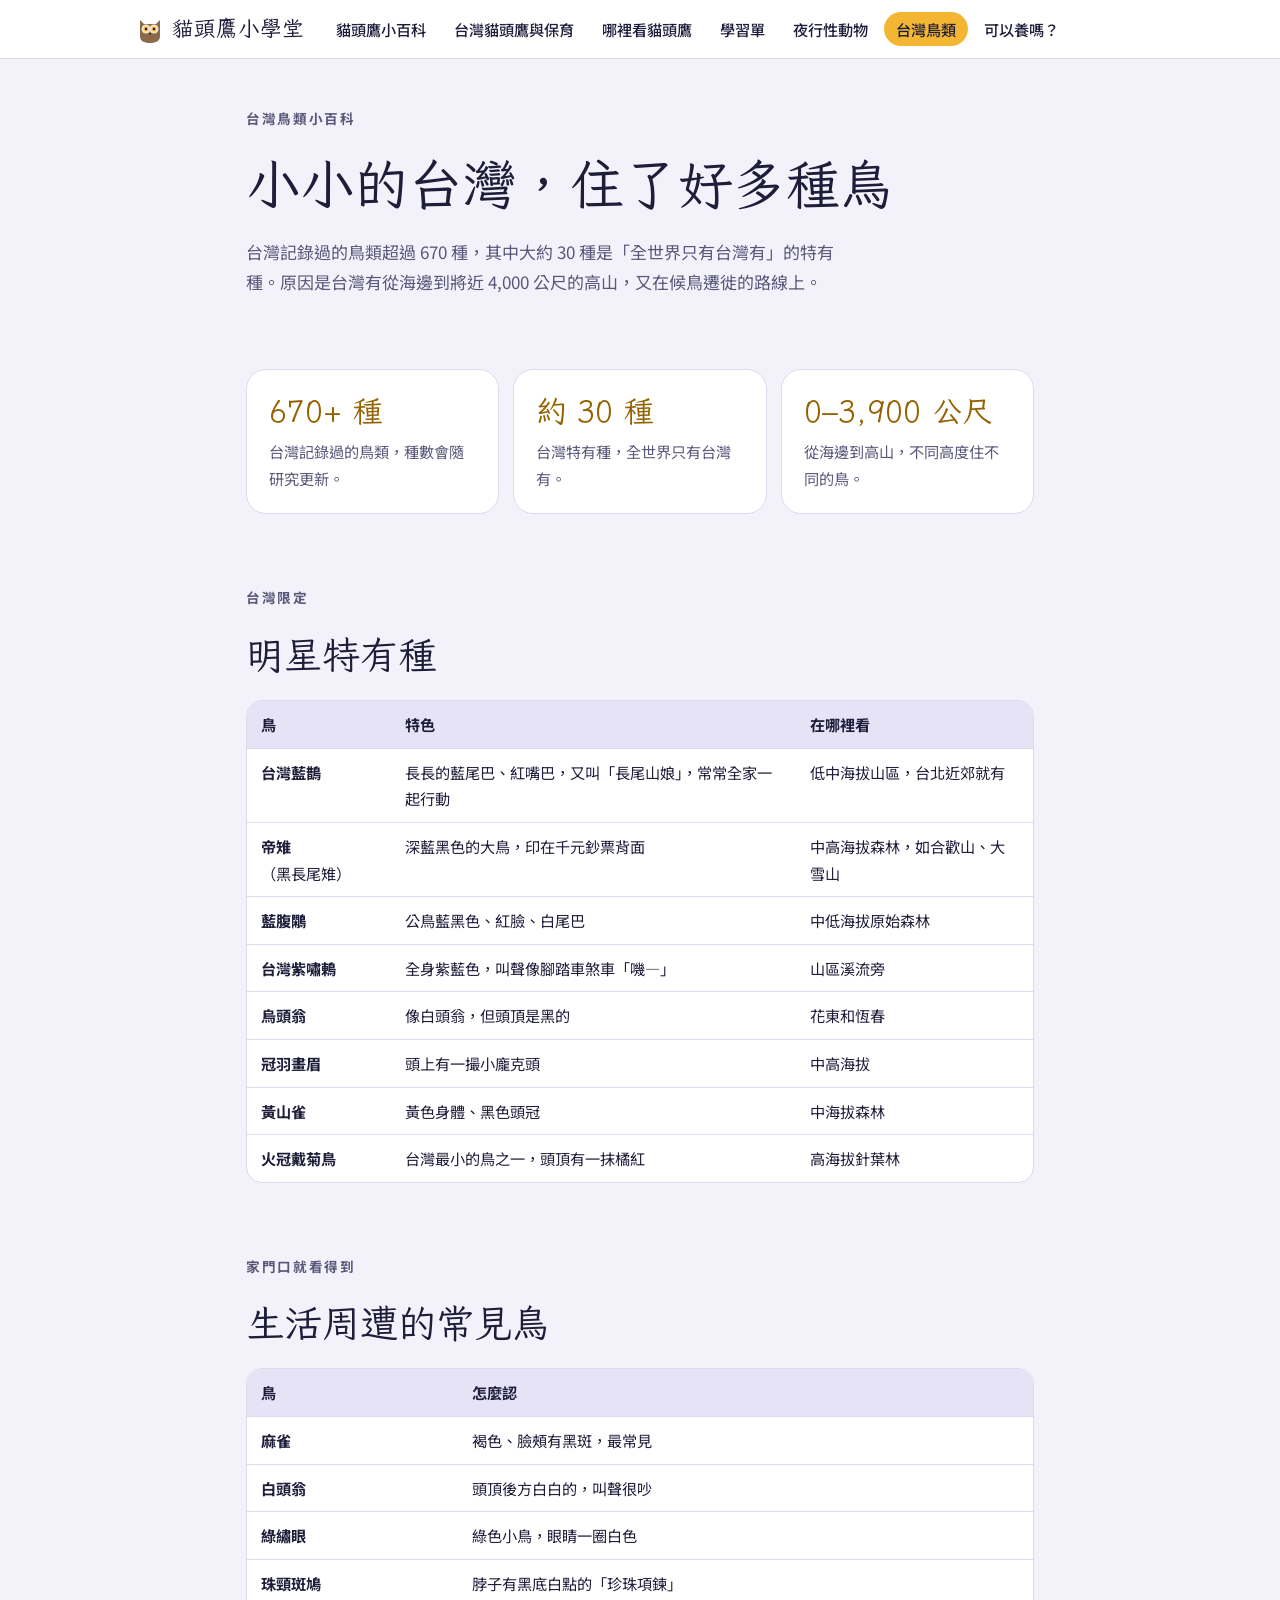
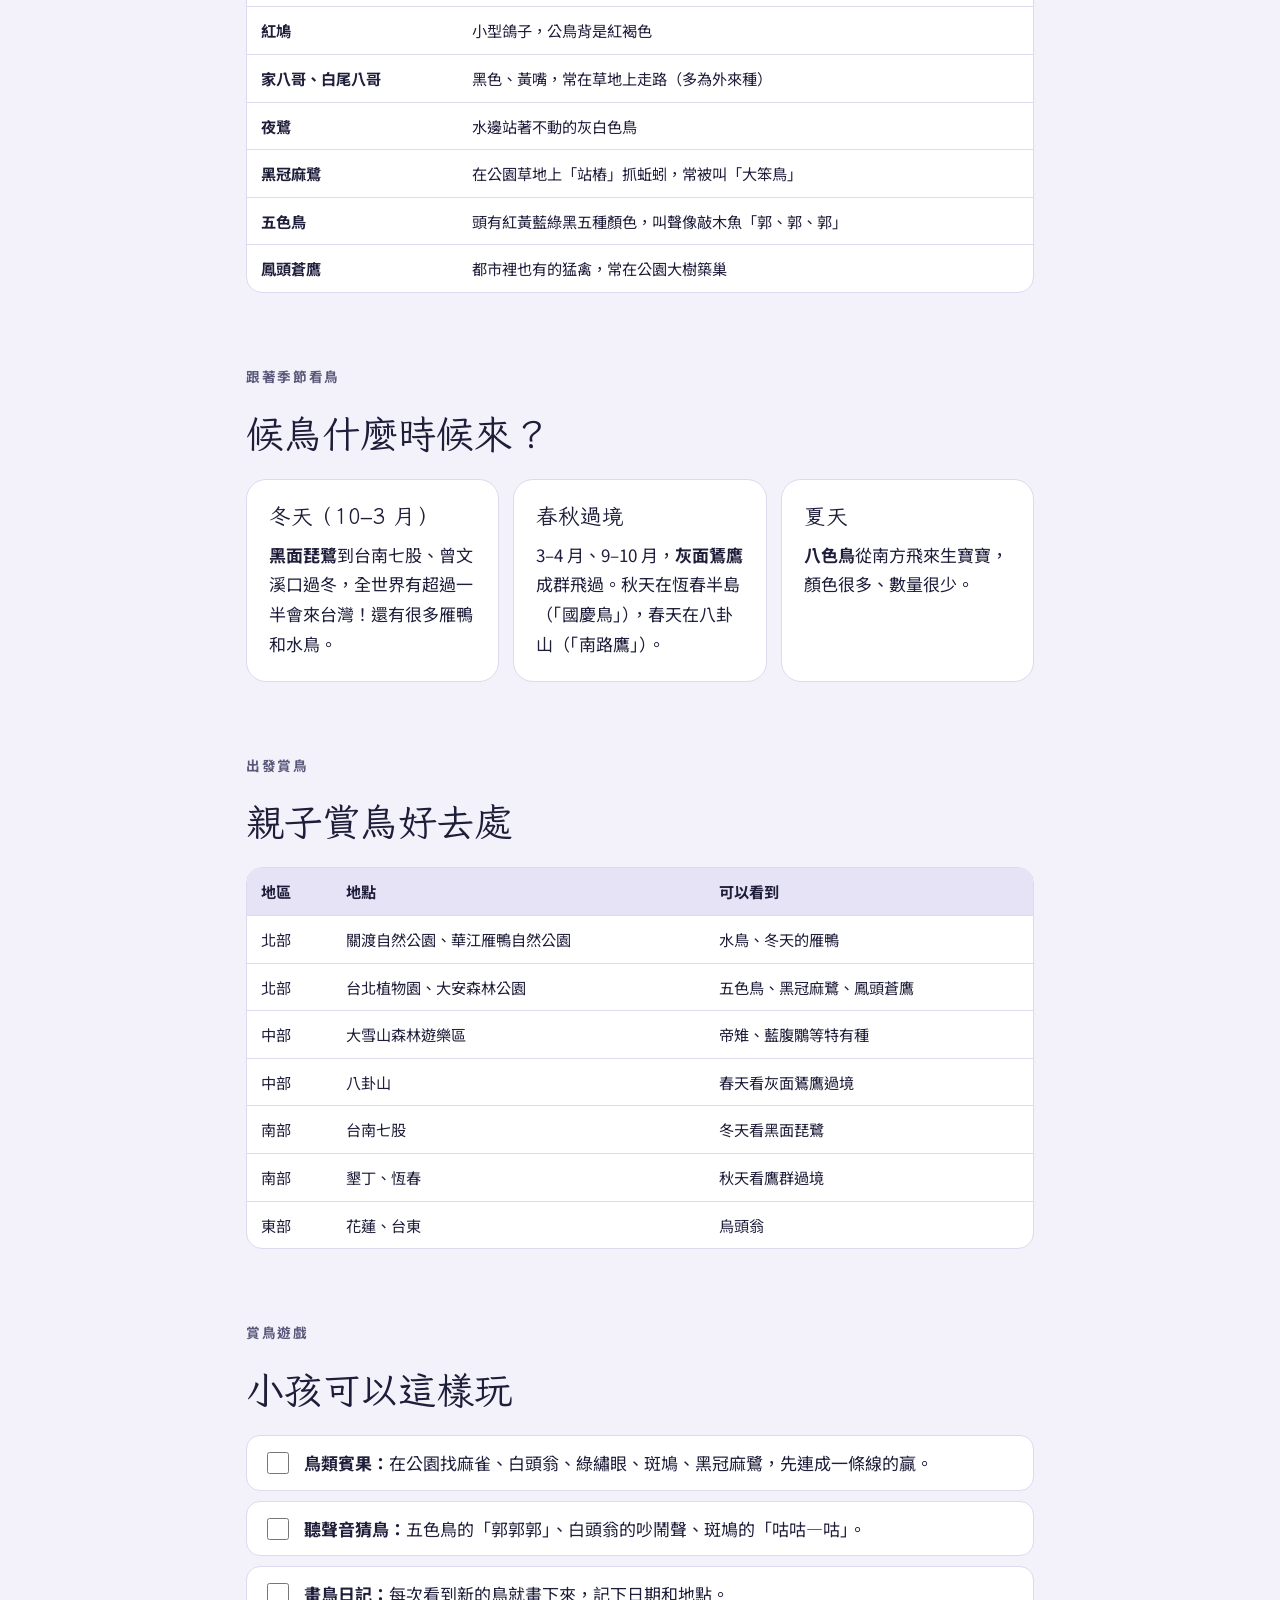
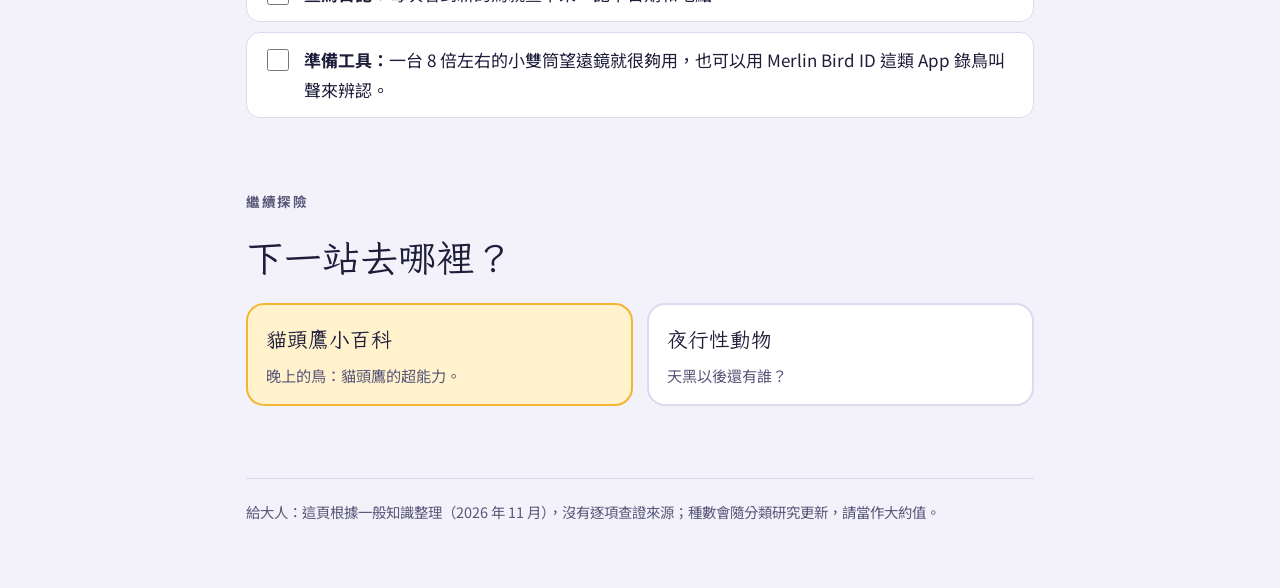
==== birds.html @ 49dd3b27 "貓頭鷹小學堂：貓頭鷹小百科、台灣貓頭鷹保育、學習單與台灣自然資料" ====
<!doctype html>
<html lang="zh-Hant-TW">
<head>
<meta charset="utf-8">
<meta name="viewport" content="width=device-width, initial-scale=1, viewport-fit=cover">
<title>台灣鳥類｜貓頭鷹小學堂</title>
<meta name="description" content="台灣鳥類小百科：特有種、生活周遭的常見鳥、候鳥季節、親子賞鳥地點和賞鳥遊戲。">
<link rel="preconnect" href="https://fonts.googleapis.com">
<link rel="preconnect" href="https://fonts.gstatic.com" crossorigin>
<link rel="stylesheet" href="https://fonts.googleapis.com/css2?family=Iansui&family=Noto+Sans+TC:wght@400;500;700&display=swap">
<link rel="stylesheet" href="assets/style.css">
</head>
<body>
<header class="site-head">
  <nav class="nav" aria-label="網站導覽">
    <a class="brand" href="index.html"><svg viewBox="0 0 28 30" aria-hidden="true"><path d="M4 6 L8 10 L20 10 L24 6 L24 22 C24 27 20 29 14 29 C8 29 4 27 4 22 Z" class="owl-body"/><circle cx="10" cy="15" r="4.5" class="owl-face"/><circle cx="18" cy="15" r="4.5" class="owl-face"/><circle cx="10" cy="15" r="2.4" class="owl-eye"/><circle cx="18" cy="15" r="2.4" class="owl-eye"/><circle cx="10" cy="15" r="1.2" class="owl-pupil"/><circle cx="18" cy="15" r="1.2" class="owl-pupil"/><path d="M12.5 19 L15.5 19 L14 22 Z" class="owl-beak"/></svg>貓頭鷹小學堂</a>
    <ul>
      <li><a href="index.html">貓頭鷹小百科</a></li>
      <li><a href="taiwan-owls.html">台灣貓頭鷹與保育</a></li>
      <li><a href="where.html">哪裡看貓頭鷹</a></li>
      <li><a href="worksheet.html">學習單</a></li>
      <li><a href="nocturnal.html">夜行性動物</a></li>
      <li><a href="birds.html" aria-current="page">台灣鳥類</a></li>
      <li><a href="pets.html">可以養嗎？</a></li>
    </ul>
  </nav>
</header>

<main class="wrap">

  <header class="hero" style="grid-template-columns:1fr">
    <div class="hero-text">
      <p class="eyebrow">台灣鳥類小百科</p>
      <h1>小小的台灣，住了好多種鳥</h1>
      <p class="lede">台灣記錄過的鳥類超過 670 種，其中大約 30 種是「全世界只有台灣有」的特有種。原因是台灣有從海邊到將近 4,000 公尺的高山，又在候鳥遷徙的路線上。</p>
    </div>
  </header>

  <section aria-labelledby="facts">
    <div class="grid-3">
      <div class="card fact"><span class="big">670+ 種</span><p>台灣記錄過的鳥類，種數會隨研究更新。</p></div>
      <div class="card fact"><span class="big">約 30 種</span><p>台灣特有種，全世界只有台灣有。</p></div>
      <div class="card fact"><span class="big">0–3,900 公尺</span><p>從海邊到高山，不同高度住不同的鳥。</p></div>
    </div>
  </section>

  <section aria-labelledby="endemic">
    <p class="eyebrow">台灣限定</p>
    <h2 id="endemic">明星特有種</h2>
    <div class="table-wrap"><table>
      <thead><tr><th>鳥</th><th>特色</th><th>在哪裡看</th></tr></thead>
      <tbody>
        <tr><td><b>台灣藍鵲</b></td><td>長長的藍尾巴、紅嘴巴，又叫「長尾山娘」，常常全家一起行動</td><td>低中海拔山區，台北近郊就有</td></tr>
        <tr><td><b>帝雉</b>（黑長尾雉）</td><td>深藍黑色的大鳥，印在千元鈔票背面</td><td>中高海拔森林，如合歡山、大雪山</td></tr>
        <tr><td><b>藍腹鷴</b></td><td>公鳥藍黑色、紅臉、白尾巴</td><td>中低海拔原始森林</td></tr>
        <tr><td><b>台灣紫嘯鶇</b></td><td>全身紫藍色，叫聲像腳踏車煞車「嘰—」</td><td>山區溪流旁</td></tr>
        <tr><td><b>烏頭翁</b></td><td>像白頭翁，但頭頂是黑的</td><td>花東和恆春</td></tr>
        <tr><td><b>冠羽畫眉</b></td><td>頭上有一撮小龐克頭</td><td>中高海拔</td></tr>
        <tr><td><b>黃山雀</b></td><td>黃色身體、黑色頭冠</td><td>中海拔森林</td></tr>
        <tr><td><b>火冠戴菊鳥</b></td><td>台灣最小的鳥之一，頭頂有一抹橘紅</td><td>高海拔針葉林</td></tr>
      </tbody>
    </table></div>
  </section>

  <section aria-labelledby="common">
    <p class="eyebrow">家門口就看得到</p>
    <h2 id="common">生活周遭的常見鳥</h2>
    <div class="table-wrap"><table>
      <thead><tr><th>鳥</th><th>怎麼認</th></tr></thead>
      <tbody>
        <tr><td><b>麻雀</b></td><td>褐色、臉頰有黑斑，最常見</td></tr>
        <tr><td><b>白頭翁</b></td><td>頭頂後方白白的，叫聲很吵</td></tr>
        <tr><td><b>綠繡眼</b></td><td>綠色小鳥，眼睛一圈白色</td></tr>
        <tr><td><b>珠頸斑鳩</b></td><td>脖子有黑底白點的「珍珠項鍊」</td></tr>
        <tr><td><b>紅鳩</b></td><td>小型鴿子，公鳥背是紅褐色</td></tr>
        <tr><td><b>家八哥、白尾八哥</b></td><td>黑色、黃嘴，常在草地上走路（多為外來種）</td></tr>
        <tr><td><b>夜鷺</b></td><td>水邊站著不動的灰白色鳥</td></tr>
        <tr><td><b>黑冠麻鷺</b></td><td>在公園草地上「站樁」抓蚯蚓，常被叫「大笨鳥」</td></tr>
        <tr><td><b>五色鳥</b></td><td>頭有紅黃藍綠黑五種顏色，叫聲像敲木魚「郭、郭、郭」</td></tr>
        <tr><td><b>鳳頭蒼鷹</b></td><td>都市裡也有的猛禽，常在公園大樹築巢</td></tr>
      </tbody>
    </table></div>
  </section>

  <section aria-labelledby="season">
    <p class="eyebrow">跟著季節看鳥</p>
    <h2 id="season">候鳥什麼時候來？</h2>
    <div class="grid-3">
      <div class="card"><h3>冬天（10–3 月）</h3><p><b>黑面琵鷺</b>到台南七股、曾文溪口過冬，全世界有超過一半會來台灣！還有很多雁鴨和水鳥。</p></div>
      <div class="card"><h3>春秋過境</h3><p>3–4 月、9–10 月，<b>灰面鵟鷹</b>成群飛過。秋天在恆春半島（「國慶鳥」），春天在八卦山（「南路鷹」）。</p></div>
      <div class="card"><h3>夏天</h3><p><b>八色鳥</b>從南方飛來生寶寶，顏色很多、數量很少。</p></div>
    </div>
  </section>

  <section aria-labelledby="places">
    <p class="eyebrow">出發賞鳥</p>
    <h2 id="places">親子賞鳥好去處</h2>
    <div class="table-wrap"><table>
      <thead><tr><th>地區</th><th>地點</th><th>可以看到</th></tr></thead>
      <tbody>
        <tr><td>北部</td><td>關渡自然公園、華江雁鴨自然公園</td><td>水鳥、冬天的雁鴨</td></tr>
        <tr><td>北部</td><td>台北植物園、大安森林公園</td><td>五色鳥、黑冠麻鷺、鳳頭蒼鷹</td></tr>
        <tr><td>中部</td><td>大雪山森林遊樂區</td><td>帝雉、藍腹鷴等特有種</td></tr>
        <tr><td>中部</td><td>八卦山</td><td>春天看灰面鵟鷹過境</td></tr>
        <tr><td>南部</td><td>台南七股</td><td>冬天看黑面琵鷺</td></tr>
        <tr><td>南部</td><td>墾丁、恆春</td><td>秋天看鷹群過境</td></tr>
        <tr><td>東部</td><td>花蓮、台東</td><td>烏頭翁</td></tr>
      </tbody>
    </table></div>
  </section>

  <section aria-labelledby="play">
    <p class="eyebrow">賞鳥遊戲</p>
    <h2 id="play">小孩可以這樣玩</h2>
    <ul class="checklist">
      <li><label><input type="checkbox"><span><b>鳥類賓果：</b>在公園找麻雀、白頭翁、綠繡眼、斑鳩、黑冠麻鷺，先連成一條線的贏。</span></label></li>
      <li><label><input type="checkbox"><span><b>聽聲音猜鳥：</b>五色鳥的「郭郭郭」、白頭翁的吵鬧聲、斑鳩的「咕咕—咕」。</span></label></li>
      <li><label><input type="checkbox"><span><b>畫鳥日記：</b>每次看到新的鳥就畫下來，記下日期和地點。</span></label></li>
      <li><label><input type="checkbox"><span><b>準備工具：</b>一台 8 倍左右的小雙筒望遠鏡就很夠用，也可以用 Merlin Bird ID 這類 App 錄鳥叫聲來辨認。</span></label></li>
    </ul>
  </section>

  <section aria-labelledby="more">
    <p class="eyebrow">繼續探險</p>
    <h2 id="more">下一站去哪裡？</h2>
    <div class="next">
      <a class="star" href="index.html"><b>貓頭鷹小百科</b><span>晚上的鳥：貓頭鷹的超能力。</span></a>
      <a href="nocturnal.html"><b>夜行性動物</b><span>天黑以後還有誰？</span></a>
    </div>
  </section>

  <footer class="site-foot">
    <p>給大人：這頁根據一般知識整理（2026 年 11 月），沒有逐項查證來源；種數會隨分類研究更新，請當作大約值。</p>
  </footer>
</main>
</body>
</html>
---- assets/style.css ----
/* 貓頭鷹小學堂: one friendly reading column per page, dusk-tinted ground, moon accent. */
:root {
  --bg: #f3f2fa;
  --surface: #ffffff;
  --ink: #1e1d3a;
  --muted: #59587a;
  --line: #dcdaee;
  --dusk-soft: #e6e3f7;
  --moon: #f2b632;
  --moon-deep: #956200;
  --moon-soft: #fff2cc;
  --leaf: #2d8a5b;
  --leaf-soft: #e0f2e7;
  --berry: #c3413c;
  --berry-soft: #fce5e3;
  --owl: #8a6a4a;
  --owl-light: #c9a57d;
  --owl-face: #f1e2c8;
  --display: "Iansui", "Noto Sans TC", "PingFang TC", "Microsoft JhengHei", sans-serif;
  --body: "Noto Sans TC", "PingFang TC", "Microsoft JhengHei", sans-serif;
  color-scheme: light;
}
@media (prefers-color-scheme: dark) {
  :root:not([data-theme="light"]) {
    --bg: #12122a; --surface: #1c1c3a; --ink: #eeedfb; --muted: #aeacd0; --line: #2f2e55;
    --dusk-soft: #25244a; --moon: #f5c44c; --moon-deep: #f5c44c; --moon-soft: #3a3118;
    --leaf: #5fc28d; --leaf-soft: #173a2a; --berry: #f07f7a; --berry-soft: #3d1f22;
    --owl: #b08b63; --owl-light: #d6b48c; --owl-face: #efe0c6;
    color-scheme: dark;
  }
}
:root[data-theme="dark"] {
  --bg: #12122a; --surface: #1c1c3a; --ink: #eeedfb; --muted: #aeacd0; --line: #2f2e55;
  --dusk-soft: #25244a; --moon: #f5c44c; --moon-deep: #f5c44c; --moon-soft: #3a3118;
  --leaf: #5fc28d; --leaf-soft: #173a2a; --berry: #f07f7a; --berry-soft: #3d1f22;
  --owl: #b08b63; --owl-light: #d6b48c; --owl-face: #efe0c6;
  color-scheme: dark;
}

* { box-sizing: border-box; }
html { -webkit-text-size-adjust: 100%; }
body {
  margin: 0;
  background: var(--bg);
  color: var(--ink);
  font-family: var(--body);
  font-size: 17px;
  line-height: 1.75;
}
img, svg { max-width: 100%; }
a { color: var(--leaf); text-underline-offset: 3px; }
a:hover { text-decoration-thickness: 2px; }
[hidden] { display: none !important; }

/* Site header */
.site-head {
  position: sticky; top: 0; z-index: 20;
  background: var(--surface);
  border-bottom: 1px solid var(--line);
}
.nav {
  max-width: 1040px;
  margin: 0 auto;
  padding-left: max(16px, env(safe-area-inset-left, 0px));
  padding-right: max(16px, env(safe-area-inset-right, 0px));
  padding-block: 10px;
  display: flex; align-items: center; gap: 8px 20px; flex-wrap: wrap;
}
.brand {
  font-family: var(--display);
  font-size: 1.35rem;
  color: var(--ink);
  text-decoration: none;
  display: inline-flex; align-items: center; gap: 8px;
}
.brand svg { width: 28px; height: 30px; }
.nav ul { list-style: none; margin: 0; padding: 0; display: flex; gap: 4px; flex-wrap: wrap; }
.nav ul a {
  display: block;
  padding: 4px 12px;
  border-radius: 999px;
  color: var(--ink);
  text-decoration: none;
  font-weight: 500;
  font-size: 0.95rem;
}
.nav ul a:hover { background: var(--moon-soft); }
.nav ul a[aria-current="page"] { background: var(--moon); color: #1e1d3a; }
.nav ul a:focus-visible, .btn:focus-visible, .brand:focus-visible, summary:focus-visible { outline: 3px solid var(--moon); outline-offset: 2px; }

/* Layout */
.wrap {
  max-width: 820px;
  margin: 0 auto;
  padding-left: max(16px, env(safe-area-inset-left, 0px));
  padding-right: max(16px, env(safe-area-inset-right, 0px));
  padding-block: 0 64px;
  display: flex; flex-direction: column; gap: 72px;
}
h1, h2, h3 { font-family: var(--display); font-weight: 400; text-wrap: balance; margin: 0; line-height: 1.3; }
h1 { font-size: clamp(2.2rem, 6.5vw, 3.4rem); }
h2 { font-size: clamp(1.8rem, 4.5vw, 2.4rem); }
h3 { font-size: 1.35rem; }
p { margin: 0; }
.eyebrow { font-size: 0.85rem; letter-spacing: 0.12em; color: var(--muted); font-weight: 700; }
.lede { color: var(--muted); max-width: 36em; }
section { display: flex; flex-direction: column; gap: 20px; }
ul.plain, ol.plain { margin: 0; padding-left: 1.3em; display: flex; flex-direction: column; gap: 6px; }

/* Hero */
.hero {
  display: grid; grid-template-columns: 1.2fr 1fr; gap: 24px; align-items: center;
  padding-top: 48px;
}
.hero-text { display: flex; flex-direction: column; gap: 18px; min-width: 0; }
.hero svg { width: 100%; max-width: 300px; justify-self: center; }
.answer {
  align-self: flex-start;
  display: inline-flex; align-items: baseline; gap: 10px; flex-wrap: wrap;
  background: var(--moon-soft);
  border: 2px solid var(--moon);
  border-radius: 999px;
  padding: 6px 20px;
  font-family: var(--display);
  font-size: 1.6rem;
}
.answer.no { background: var(--berry-soft); border-color: var(--berry); }
.answer small { font-family: var(--body); font-size: 0.95rem; color: var(--muted); }

/* Generic blocks */
.card {
  background: var(--surface);
  border: 1px solid var(--line);
  border-radius: 20px;
  padding: 22px;
  display: flex; flex-direction: column; gap: 10px;
  min-width: 0;
}
.card .icon { font-size: 2rem; line-height: 1; }
.grid-2 { display: grid; grid-template-columns: 1fr 1fr; gap: 16px; }
.grid-3 { display: grid; grid-template-columns: repeat(3, 1fr); gap: 14px; }
.note-dusk { background: var(--dusk-soft); border-radius: 16px; padding: 16px 20px; }
.note-berry { background: var(--berry-soft); border-radius: 16px; padding: 16px 20px; }
.note-moon { background: var(--moon-soft); border-radius: 16px; padding: 16px 20px; }
.note-leaf { background: var(--leaf-soft); border-radius: 16px; padding: 16px 20px; }
.note { font-size: 0.9rem; color: var(--muted); }
.kid {
  font-family: var(--display);
  font-size: 1.3rem;
  background: var(--moon-soft);
  border-left: 6px solid var(--moon);
  border-radius: 0 16px 16px 0;
  padding: 14px 20px;
}
.fact .big { font-family: var(--display); font-size: 1.9rem; color: var(--moon-deep); line-height: 1.2; }
.fact p { font-size: 0.95rem; color: var(--muted); }
.tag {
  display: inline-block; font-size: 0.8rem; font-weight: 700;
  padding: 1px 10px; border-radius: 999px; white-space: nowrap;
  background: var(--dusk-soft); color: var(--ink);
}
.tag.red { background: var(--berry-soft); color: var(--berry); }
.tag.green { background: var(--leaf-soft); color: var(--leaf); }

/* Tables */
.table-wrap { overflow-x: auto; background: var(--surface); border: 1px solid var(--line); border-radius: 16px; }
table { border-collapse: collapse; width: 100%; font-size: 0.95rem; }
th, td { padding: 10px 14px; text-align: left; border-bottom: 1px solid var(--line); vertical-align: top; }
th { font-weight: 700; background: var(--dusk-soft); white-space: nowrap; }
tr:last-child td { border-bottom: 0; }
td b { white-space: nowrap; }

/* Buttons */
.btn {
  font: inherit; font-weight: 700;
  border: 2px solid var(--ink);
  background: var(--surface); color: var(--ink);
  border-radius: 999px;
  padding: 6px 16px;
  cursor: pointer;
}
.btn:hover { background: var(--moon-soft); }
.btn.primary { background: var(--moon); border-color: var(--moon); color: #1e1d3a; }
.btn:disabled { cursor: default; opacity: 0.6; }

/* Next page links */
.next { display: grid; grid-template-columns: repeat(auto-fit, minmax(220px, 1fr)); gap: 14px; }
.next a {
  display: flex; flex-direction: column; gap: 4px;
  background: var(--surface);
  border: 2px solid var(--line);
  border-radius: 18px;
  padding: 16px 18px;
  color: var(--ink);
  text-decoration: none;
}
.next a:hover { border-color: var(--moon); }
.next a b { font-family: var(--display); font-weight: 400; font-size: 1.3rem; }
.next a span { color: var(--muted); font-size: 0.95rem; }
.next a.star { border-color: var(--moon); background: var(--moon-soft); }

/* Quiz */
.quiz { display: flex; flex-direction: column; gap: 12px; }
.q {
  background: var(--surface);
  border: 1px solid var(--line);
  border-radius: 18px;
  padding: 16px 20px;
  display: flex; flex-direction: column; gap: 10px;
}
.q-row { display: flex; gap: 10px; flex-wrap: wrap; }
.q .result { font-weight: 500; }
.q .result.ok { color: var(--leaf); }
.q .result.no { color: var(--berry); }
.score { font-family: var(--display); font-size: 1.3rem; }

/* Checklist */
.checklist { display: flex; flex-direction: column; gap: 10px; margin: 0; padding: 0; list-style: none; }
.checklist label {
  display: flex; gap: 12px; align-items: flex-start;
  background: var(--surface); border: 1px solid var(--line); border-radius: 14px;
  padding: 12px 16px; cursor: pointer;
}
.checklist input { width: 22px; height: 22px; margin-top: 4px; accent-color: var(--leaf); flex: none; }

/* Details (answers, parent notes) */
details { background: var(--surface); border: 1px solid var(--line); border-radius: 16px; padding: 12px 18px; }
summary { cursor: pointer; font-weight: 700; }
details[open] summary { margin-bottom: 10px; }

/* Sources */
.sources { font-size: 0.9rem; color: var(--muted); display: flex; flex-direction: column; gap: 8px; }
.sources ul { margin: 0; padding-left: 1.2em; display: flex; flex-direction: column; gap: 2px; }

footer.site-foot {
  border-top: 1px solid var(--line);
  color: var(--muted);
  font-size: 0.9rem;
  padding-top: 20px;
  display: flex; flex-direction: column; gap: 14px;
}

/* Owl drawing helpers */
.owl-body { fill: var(--owl); }
.owl-belly { fill: var(--owl-light); }
.owl-face { fill: var(--owl-face); }
.owl-eye { fill: #f2b632; }
.owl-pupil { fill: #1e1d3a; }
.owl-beak { fill: #5b4126; }
.owl-branch { stroke: #6b4f33; stroke-width: 10; stroke-linecap: round; fill: none; }
.owl-feet { stroke: #5b4126; stroke-width: 4; stroke-linecap: round; fill: none; }

@media (max-width: 640px) {
  .wrap { gap: 56px; }
  .hero { grid-template-columns: 1fr; padding-top: 28px; }
  .hero svg { max-width: 200px; order: -1; }
  .grid-2 { grid-template-columns: 1fr; }
  .grid-3 { grid-template-columns: 1fr 1fr; }
  .nav ul a { padding: 4px 10px; font-size: 0.9rem; }
}
@media (max-width: 420px) {
  .grid-3 { grid-template-columns: 1fr; }
}
@media print {
  .site-head, .no-print, .next { display: none !important; }
  body { background: #fff; color: #000; font-size: 15px; }
  .wrap { gap: 28px; padding: 0; }
  .card, .q, .table-wrap, details { break-inside: avoid; }
}
@media (prefers-reduced-motion: reduce) {
  * { animation: none !important; transition: none !important; }
}
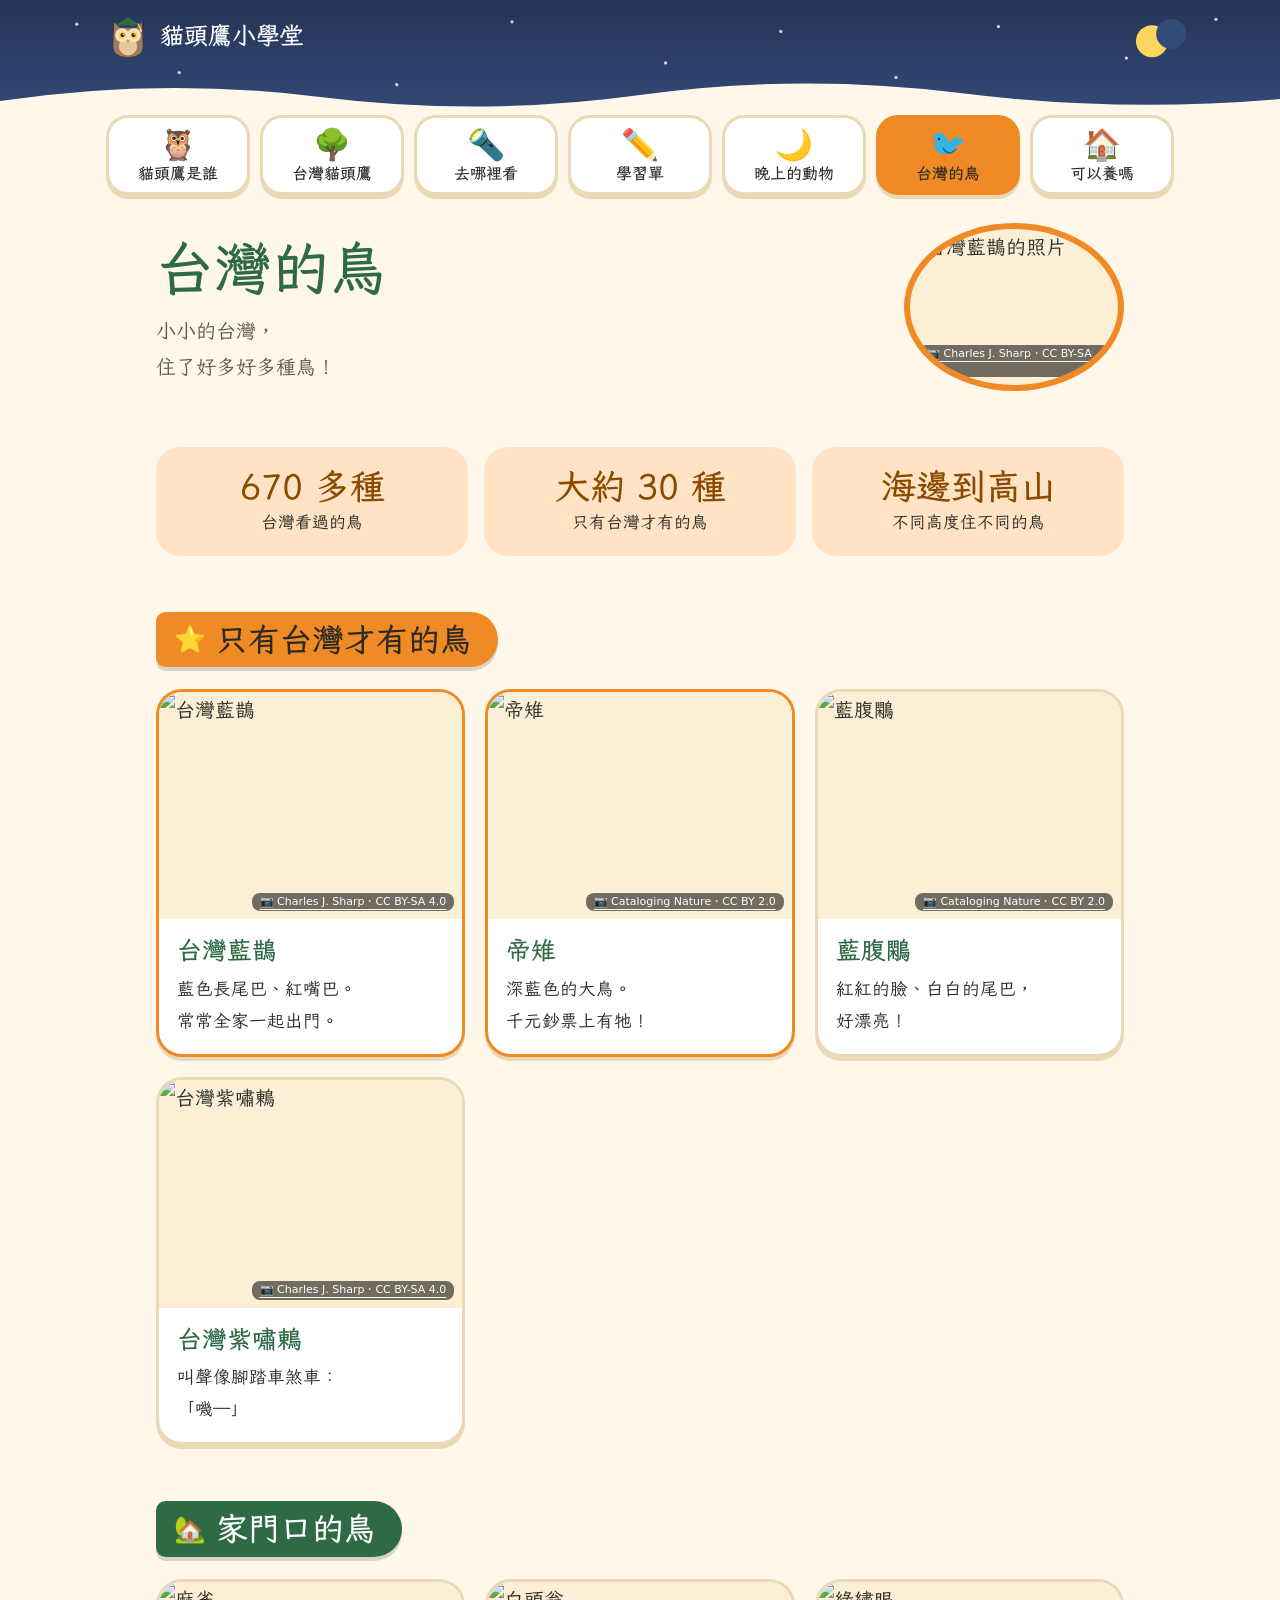
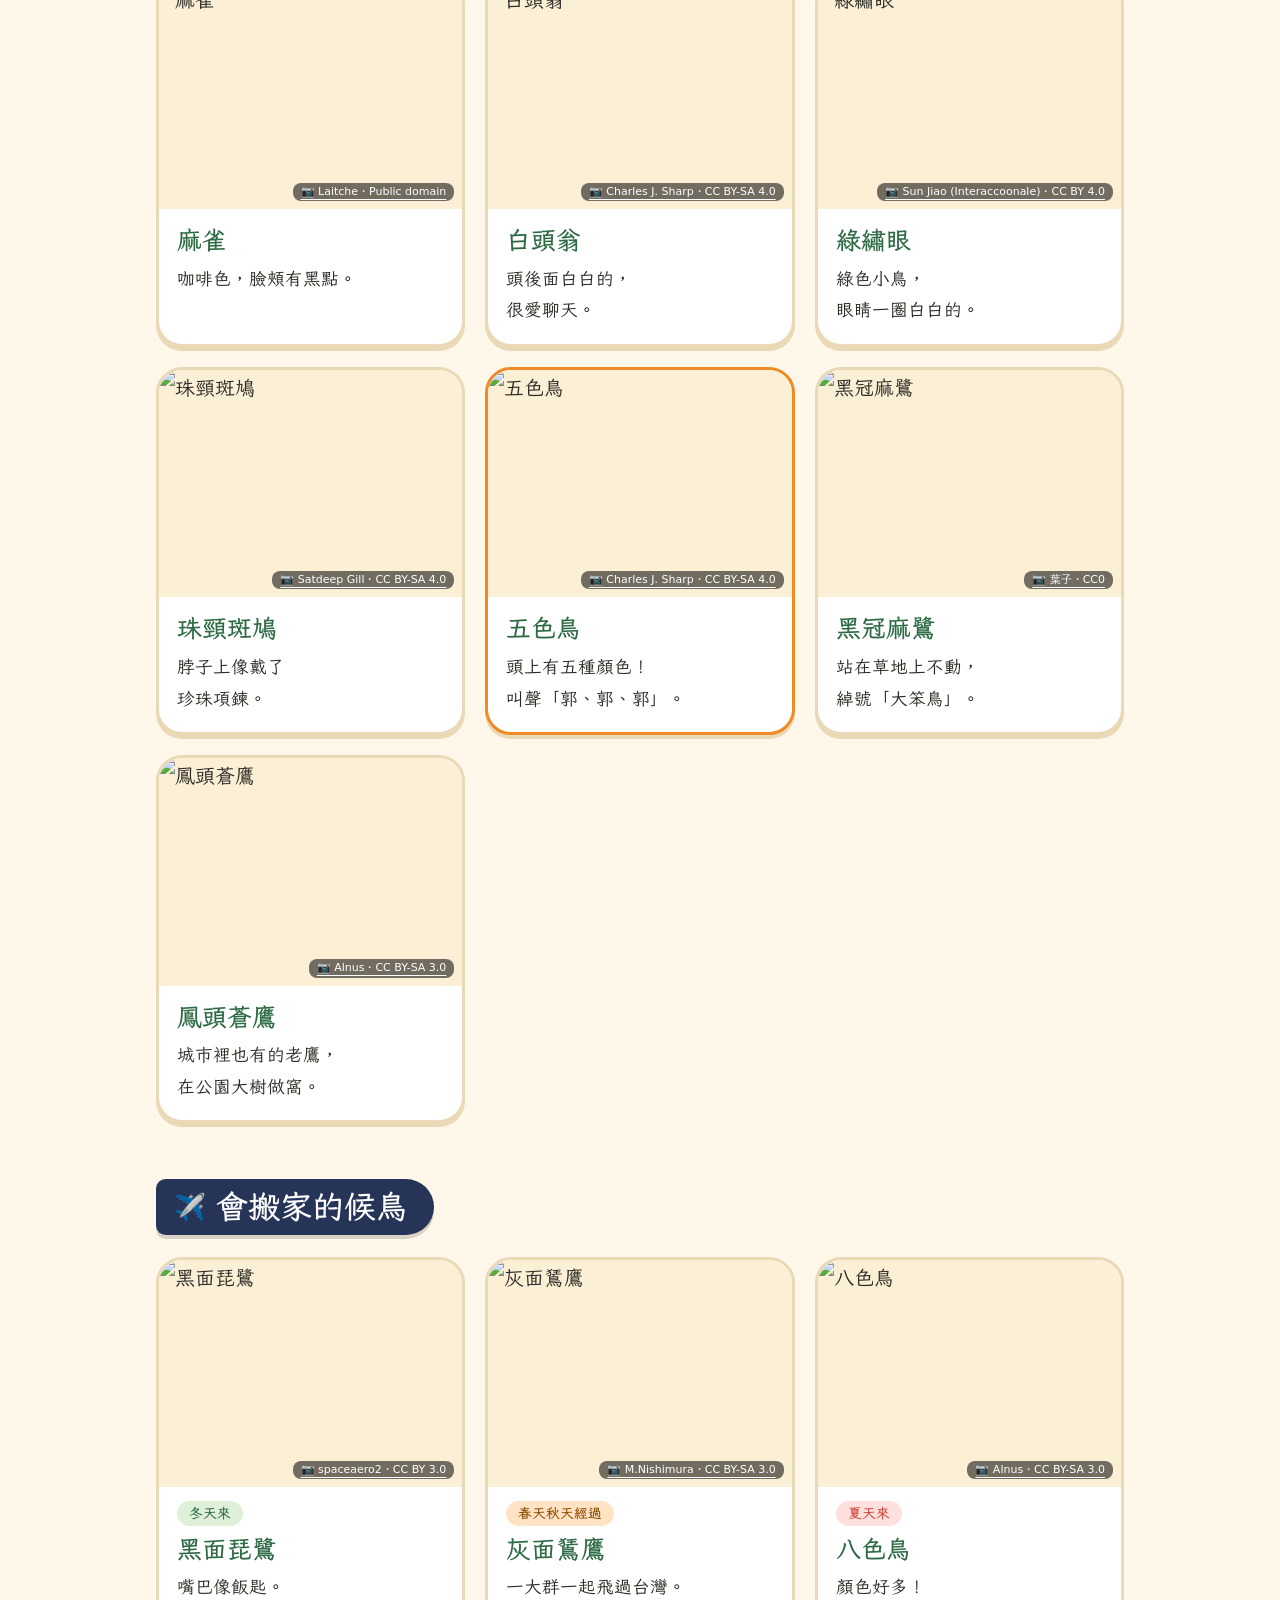
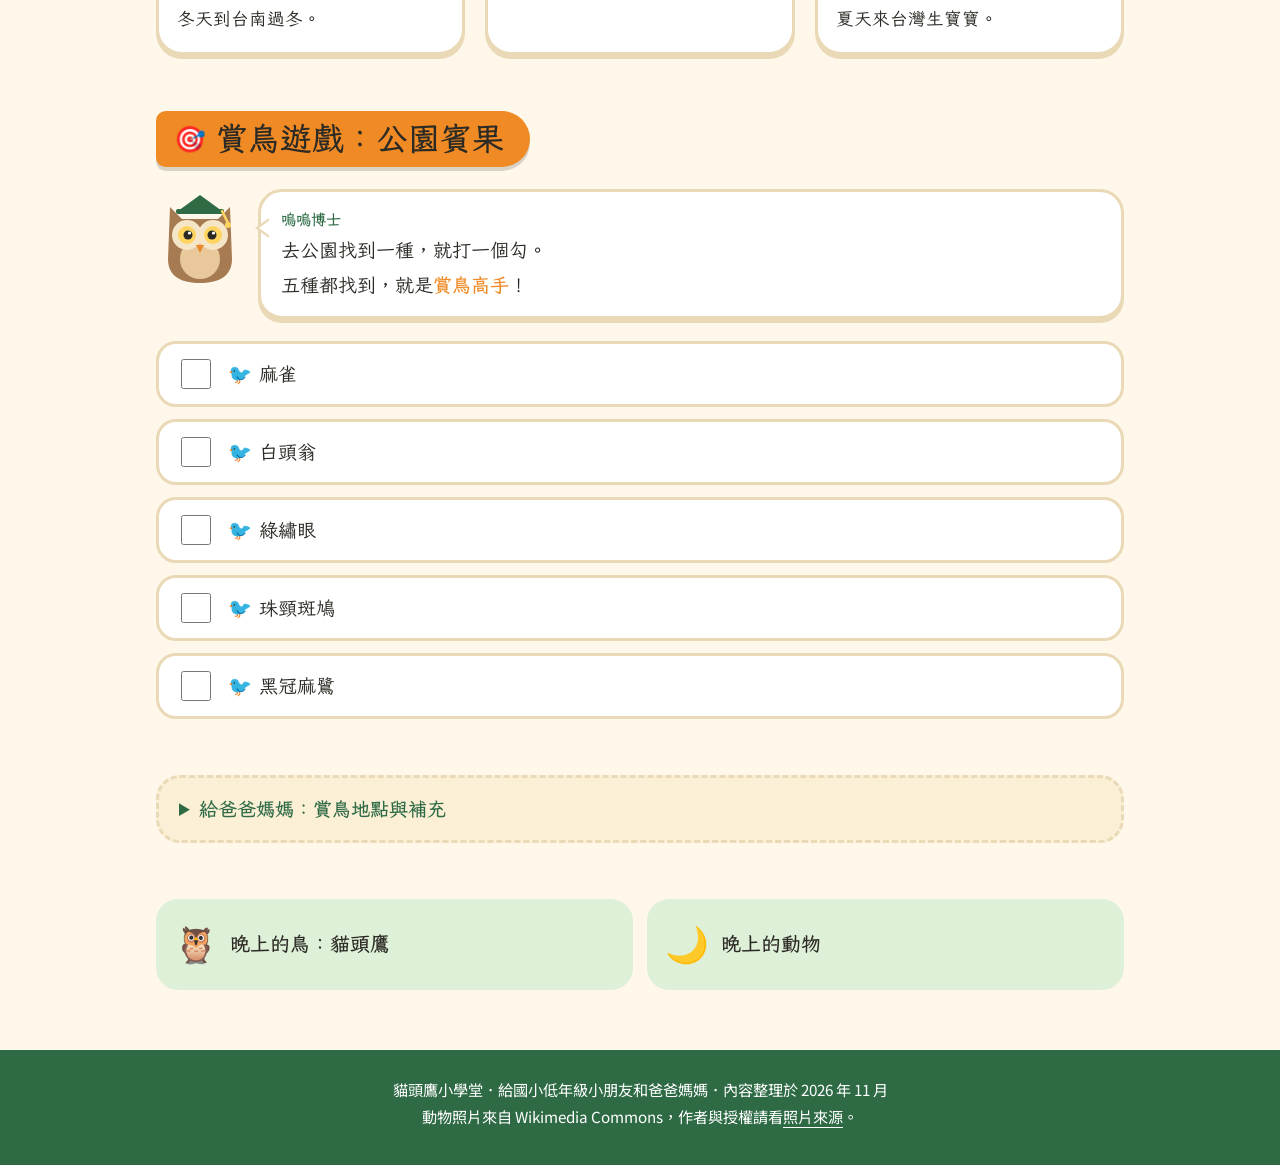
==== commit 45c3ce34: "改版：森林繪本風格、加入動物照片、文字改寫為國小低年級版本" ====
--- a/birds.html
+++ b/birds.html
@@ -3,135 +3,107 @@
 <head>
 <meta charset="utf-8">
 <meta name="viewport" content="width=device-width, initial-scale=1, viewport-fit=cover">
-<title>台灣鳥類｜貓頭鷹小學堂</title>
-<meta name="description" content="台灣鳥類小百科：特有種、生活周遭的常見鳥、候鳥季節、親子賞鳥地點和賞鳥遊戲。">
+<title>台灣的鳥｜貓頭鷹小學堂</title>
+<meta name="description" content="給國小低年級：台灣特有的鳥、家門口的鳥、會搬家的候鳥，還有賞鳥遊戲。">
 <link rel="preconnect" href="https://fonts.googleapis.com">
 <link rel="preconnect" href="https://fonts.gstatic.com" crossorigin>
-<link rel="stylesheet" href="https://fonts.googleapis.com/css2?family=Iansui&family=Noto+Sans+TC:wght@400;500;700&display=swap">
+<link rel="stylesheet" href="https://fonts.googleapis.com/css2?family=LXGW+WenKai+TC:wght@400;700&family=Noto+Sans+TC:wght@400;700&display=swap">
 <link rel="stylesheet" href="assets/style.css">
 </head>
-<body>
-<header class="site-head">
-  <nav class="nav" aria-label="網站導覽">
-    <a class="brand" href="index.html"><svg viewBox="0 0 28 30" aria-hidden="true"><path d="M4 6 L8 10 L20 10 L24 6 L24 22 C24 27 20 29 14 29 C8 29 4 27 4 22 Z" class="owl-body"/><circle cx="10" cy="15" r="4.5" class="owl-face"/><circle cx="18" cy="15" r="4.5" class="owl-face"/><circle cx="10" cy="15" r="2.4" class="owl-eye"/><circle cx="18" cy="15" r="2.4" class="owl-eye"/><circle cx="10" cy="15" r="1.2" class="owl-pupil"/><circle cx="18" cy="15" r="1.2" class="owl-pupil"/><path d="M12.5 19 L15.5 19 L14 22 Z" class="owl-beak"/></svg>貓頭鷹小學堂</a>
-    <ul>
-      <li><a href="index.html">貓頭鷹小百科</a></li>
-      <li><a href="taiwan-owls.html">台灣貓頭鷹與保育</a></li>
-      <li><a href="where.html">哪裡看貓頭鷹</a></li>
-      <li><a href="worksheet.html">學習單</a></li>
-      <li><a href="nocturnal.html">夜行性動物</a></li>
-      <li><a href="birds.html" aria-current="page">台灣鳥類</a></li>
-      <li><a href="pets.html">可以養嗎？</a></li>
-    </ul>
-  </nav>
-</header>
+<body data-page="birds.html">
+<main class="page">
 
-<main class="wrap">
+  <div class="title-block">
+    <div>
+      <h1>台灣的鳥</h1>
+      <p class="sub">小小的台灣，<br>住了好多好多種鳥！</p>
+    </div>
+    <figure class="photo hero-pic" data-photo="urocissa" data-alt="台灣藍鵲的照片" style="border-radius:50%;overflow:hidden;border:6px solid var(--sun)"></figure>
+  </div>
 
-  <header class="hero" style="grid-template-columns:1fr">
-    <div class="hero-text">
-      <p class="eyebrow">台灣鳥類小百科</p>
-      <h1>小小的台灣，住了好多種鳥</h1>
-      <p class="lede">台灣記錄過的鳥類超過 670 種，其中大約 30 種是「全世界只有台灣有」的特有種。原因是台灣有從海邊到將近 4,000 公尺的高山，又在候鳥遷徙的路線上。</p>
-    </div>
-  </header>
+  <div class="facts">
+    <div class="fact"><span class="num">670 多種</span><p>台灣看過的鳥</p></div>
+    <div class="fact"><span class="num">大約 30 種</span><p>只有台灣才有的鳥</p></div>
+    <div class="fact"><span class="num">海邊到高山</span><p>不同高度住不同的鳥</p></div>
+  </div>
 
-  <section aria-labelledby="facts">
-    <div class="grid-3">
-      <div class="card fact"><span class="big">670+ 種</span><p>台灣記錄過的鳥類，種數會隨研究更新。</p></div>
-      <div class="card fact"><span class="big">約 30 種</span><p>台灣特有種，全世界只有台灣有。</p></div>
-      <div class="card fact"><span class="big">0–3,900 公尺</span><p>從海邊到高山，不同高度住不同的鳥。</p></div>
+  <section aria-labelledby="only">
+    <h2 class="ribbon orange" id="only"><span class="ico" aria-hidden="true">⭐</span>只有台灣才有的鳥</h2>
+    <div class="cards">
+      <article class="pcard star"><figure class="photo" data-photo="urocissa" data-alt="台灣藍鵲"></figure><div class="body"><h3>台灣藍鵲</h3><p>藍色長尾巴、紅嘴巴。<br>常常全家一起出門。</p></div></article>
+      <article class="pcard star"><figure class="photo" data-photo="mikado" data-alt="帝雉"></figure><div class="body"><h3>帝雉</h3><p>深藍色的大鳥。<br>千元鈔票上有牠！</p></div></article>
+      <article class="pcard"><figure class="photo" data-photo="swinhoe" data-alt="藍腹鷴"></figure><div class="body"><h3>藍腹鷴</h3><p>紅紅的臉、白白的尾巴，<br>好漂亮！</p></div></article>
+      <article class="pcard"><figure class="photo" data-photo="myophonus" data-alt="台灣紫嘯鶇"></figure><div class="body"><h3>台灣紫嘯鶇</h3><p>叫聲像腳踏車煞車：<br>「嘰—」</p></div></article>
     </div>
   </section>
 
-  <section aria-labelledby="endemic">
-    <p class="eyebrow">台灣限定</p>
-    <h2 id="endemic">明星特有種</h2>
-    <div class="table-wrap"><table>
-      <thead><tr><th>鳥</th><th>特色</th><th>在哪裡看</th></tr></thead>
-      <tbody>
-        <tr><td><b>台灣藍鵲</b></td><td>長長的藍尾巴、紅嘴巴，又叫「長尾山娘」，常常全家一起行動</td><td>低中海拔山區，台北近郊就有</td></tr>
-        <tr><td><b>帝雉</b>（黑長尾雉）</td><td>深藍黑色的大鳥，印在千元鈔票背面</td><td>中高海拔森林，如合歡山、大雪山</td></tr>
-        <tr><td><b>藍腹鷴</b></td><td>公鳥藍黑色、紅臉、白尾巴</td><td>中低海拔原始森林</td></tr>
-        <tr><td><b>台灣紫嘯鶇</b></td><td>全身紫藍色，叫聲像腳踏車煞車「嘰—」</td><td>山區溪流旁</td></tr>
-        <tr><td><b>烏頭翁</b></td><td>像白頭翁，但頭頂是黑的</td><td>花東和恆春</td></tr>
-        <tr><td><b>冠羽畫眉</b></td><td>頭上有一撮小龐克頭</td><td>中高海拔</td></tr>
-        <tr><td><b>黃山雀</b></td><td>黃色身體、黑色頭冠</td><td>中海拔森林</td></tr>
-        <tr><td><b>火冠戴菊鳥</b></td><td>台灣最小的鳥之一，頭頂有一抹橘紅</td><td>高海拔針葉林</td></tr>
-      </tbody>
-    </table></div>
-  </section>
-
-  <section aria-labelledby="common">
-    <p class="eyebrow">家門口就看得到</p>
-    <h2 id="common">生活周遭的常見鳥</h2>
-    <div class="table-wrap"><table>
-      <thead><tr><th>鳥</th><th>怎麼認</th></tr></thead>
-      <tbody>
-        <tr><td><b>麻雀</b></td><td>褐色、臉頰有黑斑，最常見</td></tr>
-        <tr><td><b>白頭翁</b></td><td>頭頂後方白白的，叫聲很吵</td></tr>
-        <tr><td><b>綠繡眼</b></td><td>綠色小鳥，眼睛一圈白色</td></tr>
-        <tr><td><b>珠頸斑鳩</b></td><td>脖子有黑底白點的「珍珠項鍊」</td></tr>
-        <tr><td><b>紅鳩</b></td><td>小型鴿子，公鳥背是紅褐色</td></tr>
-        <tr><td><b>家八哥、白尾八哥</b></td><td>黑色、黃嘴，常在草地上走路（多為外來種）</td></tr>
-        <tr><td><b>夜鷺</b></td><td>水邊站著不動的灰白色鳥</td></tr>
-        <tr><td><b>黑冠麻鷺</b></td><td>在公園草地上「站樁」抓蚯蚓，常被叫「大笨鳥」</td></tr>
-        <tr><td><b>五色鳥</b></td><td>頭有紅黃藍綠黑五種顏色，叫聲像敲木魚「郭、郭、郭」</td></tr>
-        <tr><td><b>鳳頭蒼鷹</b></td><td>都市裡也有的猛禽，常在公園大樹築巢</td></tr>
-      </tbody>
-    </table></div>
-  </section>
-
-  <section aria-labelledby="season">
-    <p class="eyebrow">跟著季節看鳥</p>
-    <h2 id="season">候鳥什麼時候來？</h2>
-    <div class="grid-3">
-      <div class="card"><h3>冬天（10–3 月）</h3><p><b>黑面琵鷺</b>到台南七股、曾文溪口過冬，全世界有超過一半會來台灣！還有很多雁鴨和水鳥。</p></div>
-      <div class="card"><h3>春秋過境</h3><p>3–4 月、9–10 月，<b>灰面鵟鷹</b>成群飛過。秋天在恆春半島（「國慶鳥」），春天在八卦山（「南路鷹」）。</p></div>
-      <div class="card"><h3>夏天</h3><p><b>八色鳥</b>從南方飛來生寶寶，顏色很多、數量很少。</p></div>
+  <section aria-labelledby="near">
+    <h2 class="ribbon" id="near"><span class="ico" aria-hidden="true">🏡</span>家門口的鳥</h2>
+    <div class="cards">
+      <article class="pcard"><figure class="photo" data-photo="sparrow" data-alt="麻雀"></figure><div class="body"><h3>麻雀</h3><p>咖啡色，臉頰有黑點。</p></div></article>
+      <article class="pcard"><figure class="photo" data-photo="pycnonotus" data-alt="白頭翁"></figure><div class="body"><h3>白頭翁</h3><p>頭後面白白的，<br>很愛聊天。</p></div></article>
+      <article class="pcard"><figure class="photo" data-photo="zosterops" data-alt="綠繡眼"></figure><div class="body"><h3>綠繡眼</h3><p>綠色小鳥，<br>眼睛一圈白白的。</p></div></article>
+      <article class="pcard"><figure class="photo" data-photo="spilopelia" data-alt="珠頸斑鳩"></figure><div class="body"><h3>珠頸斑鳩</h3><p>脖子上像戴了<br>珍珠項鍊。</p></div></article>
+      <article class="pcard star"><figure class="photo" data-photo="nuchalis" data-alt="五色鳥"></figure><div class="body"><h3>五色鳥</h3><p>頭上有五種顏色！<br>叫聲「郭、郭、郭」。</p></div></article>
+      <article class="pcard"><figure class="photo" data-photo="gorsachius" data-alt="黑冠麻鷺"></figure><div class="body"><h3>黑冠麻鷺</h3><p>站在草地上不動，<br>綽號「大笨鳥」。</p></div></article>
+      <article class="pcard"><figure class="photo" data-photo="accipiter" data-alt="鳳頭蒼鷹"></figure><div class="body"><h3>鳳頭蒼鷹</h3><p>城市裡也有的老鷹，<br>在公園大樹做窩。</p></div></article>
     </div>
   </section>
 
-  <section aria-labelledby="places">
-    <p class="eyebrow">出發賞鳥</p>
-    <h2 id="places">親子賞鳥好去處</h2>
-    <div class="table-wrap"><table>
-      <thead><tr><th>地區</th><th>地點</th><th>可以看到</th></tr></thead>
-      <tbody>
-        <tr><td>北部</td><td>關渡自然公園、華江雁鴨自然公園</td><td>水鳥、冬天的雁鴨</td></tr>
-        <tr><td>北部</td><td>台北植物園、大安森林公園</td><td>五色鳥、黑冠麻鷺、鳳頭蒼鷹</td></tr>
-        <tr><td>中部</td><td>大雪山森林遊樂區</td><td>帝雉、藍腹鷴等特有種</td></tr>
-        <tr><td>中部</td><td>八卦山</td><td>春天看灰面鵟鷹過境</td></tr>
-        <tr><td>南部</td><td>台南七股</td><td>冬天看黑面琵鷺</td></tr>
-        <tr><td>南部</td><td>墾丁、恆春</td><td>秋天看鷹群過境</td></tr>
-        <tr><td>東部</td><td>花蓮、台東</td><td>烏頭翁</td></tr>
-      </tbody>
-    </table></div>
+  <section aria-labelledby="move">
+    <h2 class="ribbon night" id="move"><span class="ico" aria-hidden="true">✈️</span>會搬家的候鳥</h2>
+    <div class="cards three">
+      <article class="pcard"><figure class="photo" data-photo="platalea" data-alt="黑面琵鷺"></figure><div class="body"><span class="badge">冬天來</span><h3>黑面琵鷺</h3><p>嘴巴像飯匙。<br>冬天到台南過冬。</p></div></article>
+      <article class="pcard"><figure class="photo" data-photo="butastur" data-alt="灰面鵟鷹"></figure><div class="body"><span class="badge orange">春天秋天經過</span><h3>灰面鵟鷹</h3><p>一大群一起飛過台灣。</p></div></article>
+      <article class="pcard"><figure class="photo" data-photo="pitta" data-alt="八色鳥"></figure><div class="body"><span class="badge red">夏天來</span><h3>八色鳥</h3><p>顏色好多！<br>夏天來台灣生寶寶。</p></div></article>
+    </div>
   </section>
 
-  <section aria-labelledby="play">
-    <p class="eyebrow">賞鳥遊戲</p>
-    <h2 id="play">小孩可以這樣玩</h2>
-    <ul class="checklist">
-      <li><label><input type="checkbox"><span><b>鳥類賓果：</b>在公園找麻雀、白頭翁、綠繡眼、斑鳩、黑冠麻鷺，先連成一條線的贏。</span></label></li>
-      <li><label><input type="checkbox"><span><b>聽聲音猜鳥：</b>五色鳥的「郭郭郭」、白頭翁的吵鬧聲、斑鳩的「咕咕—咕」。</span></label></li>
-      <li><label><input type="checkbox"><span><b>畫鳥日記：</b>每次看到新的鳥就畫下來，記下日期和地點。</span></label></li>
-      <li><label><input type="checkbox"><span><b>準備工具：</b>一台 8 倍左右的小雙筒望遠鏡就很夠用，也可以用 Merlin Bird ID 這類 App 錄鳥叫聲來辨認。</span></label></li>
+  <section aria-labelledby="game">
+    <h2 class="ribbon orange" id="game"><span class="ico" aria-hidden="true">🎯</span>賞鳥遊戲：公園賓果</h2>
+    <div class="doctor">
+      <div data-owlie></div>
+      <p class="bubble"><span class="name">嗚嗚博士</span>去公園找到一種，就打一個勾。<br>五種都找到，就是<b>賞鳥高手</b>！</p>
+    </div>
+    <ul class="promise">
+      <li><label><input type="checkbox"><span>🐦 麻雀</span></label></li>
+      <li><label><input type="checkbox"><span>🐦 白頭翁</span></label></li>
+      <li><label><input type="checkbox"><span>🐦 綠繡眼</span></label></li>
+      <li><label><input type="checkbox"><span>🐦 珠頸斑鳩</span></label></li>
+      <li><label><input type="checkbox"><span>🐦 黑冠麻鷺</span></label></li>
     </ul>
   </section>
 
-  <section aria-labelledby="more">
-    <p class="eyebrow">繼續探險</p>
-    <h2 id="more">下一站去哪裡？</h2>
-    <div class="next">
-      <a class="star" href="index.html"><b>貓頭鷹小百科</b><span>晚上的鳥：貓頭鷹的超能力。</span></a>
-      <a href="nocturnal.html"><b>夜行性動物</b><span>天黑以後還有誰？</span></a>
+  <details class="parents">
+    <summary>給爸爸媽媽：賞鳥地點與補充</summary>
+    <div class="inner">
+      <div class="tw"><table>
+        <thead><tr><th>地區</th><th>地點</th><th>可以看到</th></tr></thead>
+        <tbody>
+          <tr><td>北部</td><td>關渡自然公園、華江雁鴨自然公園</td><td>水鳥、冬天雁鴨</td></tr>
+          <tr><td>北部</td><td>台北植物園、大安森林公園</td><td>五色鳥、黑冠麻鷺、鳳頭蒼鷹</td></tr>
+          <tr><td>中部</td><td>大雪山森林遊樂區</td><td>帝雉、藍腹鷴等特有種</td></tr>
+          <tr><td>中部</td><td>八卦山</td><td>春天灰面鵟鷹過境</td></tr>
+          <tr><td>南部</td><td>台南七股</td><td>冬天黑面琵鷺</td></tr>
+          <tr><td>南部</td><td>墾丁、恆春</td><td>秋天鷹群過境</td></tr>
+          <tr><td>東部</td><td>花蓮、台東</td><td>烏頭翁</td></tr>
+        </tbody>
+      </table></div>
+      <ul>
+        <li>其他特有種：烏頭翁（花東、恆春）、冠羽畫眉、黃山雀、火冠戴菊鳥（高海拔，台灣最小的鳥之一）。</li>
+        <li>灰面鵟鷹：秋天過境恆春半島（俗稱「國慶鳥」），春天過境八卦山（「南路鷹」）。黑面琵鷺全球族群有超過一半到台灣度冬。</li>
+        <li>工具：8 倍左右的雙筒望遠鏡即可；Merlin Bird ID 等 App 可錄音辨識鳥聲。</li>
+        <li>本頁依一般知識整理，未逐項查證，種數會隨分類研究更新。部分照片拍攝於台灣以外地區（同種或近緣族群）。</li>
+      </ul>
     </div>
-  </section>
+  </details>
 
-  <footer class="site-foot">
-    <p>給大人：這頁根據一般知識整理（2026 年 11 月），沒有逐項查證來源；種數會隨分類研究更新，請當作大約值。</p>
-  </footer>
+  <nav class="next" aria-label="下一站">
+    <a href="index.html"><span class="ico" aria-hidden="true">🦉</span>晚上的鳥：貓頭鷹</a>
+    <a href="nocturnal.html"><span class="ico" aria-hidden="true">🌙</span>晚上的動物</a>
+  </nav>
 </main>
+<script src="assets/photos.js"></script>
+<script src="assets/site.js"></script>
 </body>
 </html>
--- a/assets/style.css
+++ b/assets/style.css
@@ -1,39 +1,38 @@
-/* 貓頭鷹小學堂: one friendly reading column per page, dusk-tinted ground, moon accent. */
+/* 貓頭鷹小學堂 v2 — 森林繪本風：奶油紙底、森林綠、夕陽橘，大字、大照片、嗚嗚博士對話泡泡。 */
 :root {
-  --bg: #f3f2fa;
-  --surface: #ffffff;
-  --ink: #1e1d3a;
-  --muted: #59587a;
-  --line: #dcdaee;
-  --dusk-soft: #e6e3f7;
-  --moon: #f2b632;
-  --moon-deep: #956200;
-  --moon-soft: #fff2cc;
-  --leaf: #2d8a5b;
-  --leaf-soft: #e0f2e7;
-  --berry: #c3413c;
-  --berry-soft: #fce5e3;
-  --owl: #8a6a4a;
-  --owl-light: #c9a57d;
-  --owl-face: #f1e2c8;
-  --display: "Iansui", "Noto Sans TC", "PingFang TC", "Microsoft JhengHei", sans-serif;
-  --body: "Noto Sans TC", "PingFang TC", "Microsoft JhengHei", sans-serif;
+  --paper: #fff8ea;
+  --paper-2: #fbefd6;
+  --card: #ffffff;
+  --ink: #2b2a24;
+  --soft-ink: #5f5a4b;
+  --forest: #2e6b45;
+  --forest-2: #3f8a5a;
+  --leaf: #dff0d8;
+  --sun: #f08a24;
+  --sun-soft: #ffe3c4;
+  --sky: #cfeefc;
+  --berry: #d2443d;
+  --berry-soft: #ffe0dc;
+  --night: #263557;
+  --night-2: #344a78;
+  --moon: #ffd560;
+  --line: #ead9b6;
+  --shadow: 0 4px 0 #ead9b6;
+  --font: "LXGW WenKai TC", "Iansui", "Microsoft JhengHei", "PingFang TC", sans-serif;
   color-scheme: light;
 }
 @media (prefers-color-scheme: dark) {
   :root:not([data-theme="light"]) {
-    --bg: #12122a; --surface: #1c1c3a; --ink: #eeedfb; --muted: #aeacd0; --line: #2f2e55;
-    --dusk-soft: #25244a; --moon: #f5c44c; --moon-deep: #f5c44c; --moon-soft: #3a3118;
-    --leaf: #5fc28d; --leaf-soft: #173a2a; --berry: #f07f7a; --berry-soft: #3d1f22;
-    --owl: #b08b63; --owl-light: #d6b48c; --owl-face: #efe0c6;
+    --paper: #1b2232; --paper-2: #222b3f; --card: #263048; --ink: #f6f1e4; --soft-ink: #c9c2ad;
+    --forest: #7fd09d; --forest-2: #5fb07f; --leaf: #23402f; --sun: #ffab5c; --sun-soft: #4a3520;
+    --sky: #23405a; --berry: #ff8a82; --berry-soft: #4a2524; --line: #36415c; --shadow: 0 4px 0 #141a27;
     color-scheme: dark;
   }
 }
 :root[data-theme="dark"] {
-  --bg: #12122a; --surface: #1c1c3a; --ink: #eeedfb; --muted: #aeacd0; --line: #2f2e55;
-  --dusk-soft: #25244a; --moon: #f5c44c; --moon-deep: #f5c44c; --moon-soft: #3a3118;
-  --leaf: #5fc28d; --leaf-soft: #173a2a; --berry: #f07f7a; --berry-soft: #3d1f22;
-  --owl: #b08b63; --owl-light: #d6b48c; --owl-face: #efe0c6;
+  --paper: #1b2232; --paper-2: #222b3f; --card: #263048; --ink: #f6f1e4; --soft-ink: #c9c2ad;
+  --forest: #7fd09d; --forest-2: #5fb07f; --leaf: #23402f; --sun: #ffab5c; --sun-soft: #4a3520;
+  --sky: #23405a; --berry: #ff8a82; --berry-soft: #4a2524; --line: #36415c; --shadow: 0 4px 0 #141a27;
   color-scheme: dark;
 }
 
@@ -41,232 +40,267 @@
 html { -webkit-text-size-adjust: 100%; }
 body {
   margin: 0;
-  background: var(--bg);
+  background: var(--paper);
   color: var(--ink);
-  font-family: var(--body);
-  font-size: 17px;
+  font-family: var(--font);
+  font-size: 20px;
+  line-height: 1.8;
+}
+img { max-width: 100%; display: block; }
+svg { max-width: 100%; }
+a { color: var(--forest); text-underline-offset: 4px; }
+p { margin: 0; }
+h1, h2, h3 { margin: 0; line-height: 1.35; font-weight: 700; text-wrap: balance; }
+[hidden] { display: none !important; }
+:focus-visible { outline: 4px solid var(--sun); outline-offset: 3px; border-radius: 8px; }
+
+/* ===== Top banner ===== */
+.banner {
+  background: linear-gradient(180deg, var(--night) 0%, var(--night-2) 100%);
+  color: #fff;
+  position: relative;
+  overflow: hidden;
+}
+.banner .stars { position: absolute; inset: 0; pointer-events: none; }
+.banner-in {
+  position: relative;
+  max-width: 1100px; margin: 0 auto;
+  padding: 14px max(16px, env(safe-area-inset-right, 0px)) 0 max(16px, env(safe-area-inset-left, 0px));
+}
+.logo {
+  display: inline-flex; align-items: center; gap: 10px;
+  color: #fff; text-decoration: none; font-size: 1.5rem; font-weight: 700;
+}
+.logo svg { width: 44px; height: 44px; }
+.hills { display: block; width: 100%; height: 46px; margin-top: 6px; }
+.hills path { fill: var(--paper); }
+
+/* ===== Icon navigation ===== */
+.tabs {
+  max-width: 1100px; margin: -6px auto 0;
+  padding: 0 16px;
+  display: grid; grid-template-columns: repeat(7, 1fr); gap: 10px;
+  position: relative; z-index: 2;
+}
+.tabs a {
+  display: flex; flex-direction: column; align-items: center; justify-content: center; gap: 2px;
+  background: var(--card);
+  border: 3px solid var(--line);
+  border-radius: 22px;
+  padding: 10px 6px 8px;
+  text-decoration: none; color: var(--ink);
+  font-size: 1rem; font-weight: 700; text-align: center; line-height: 1.3;
+  box-shadow: var(--shadow);
+  transition: transform .15s;
+}
+.tabs a .ico { font-size: 1.9rem; line-height: 1.1; }
+.tabs a:hover { transform: translateY(-3px); border-color: var(--sun); }
+.tabs a[aria-current="page"] { background: var(--sun); border-color: var(--sun); color: #2b2a24; }
+
+/* ===== Page body ===== */
+.page {
+  max-width: 1000px; margin: 0 auto;
+  padding: 28px max(16px, env(safe-area-inset-right, 0px)) 60px max(16px, env(safe-area-inset-left, 0px));
+  display: flex; flex-direction: column; gap: 56px;
+}
+.title-block { display: grid; grid-template-columns: 1fr auto; gap: 20px; align-items: center; }
+.title-block h1 { font-size: clamp(2.2rem, 7vw, 3.6rem); color: var(--forest); }
+.title-block .sub { font-size: 1.25rem; color: var(--soft-ink); margin-top: 6px; }
+.title-block .hero-pic { width: 220px; }
+
+/* Ribbon section heading */
+.ribbon {
+  align-self: flex-start;
+  display: inline-flex; align-items: center; gap: 10px;
+  background: var(--forest); color: #fff;
+  font-size: clamp(1.5rem, 4.5vw, 2rem); font-weight: 700;
+  padding: 6px 26px 6px 18px;
+  border-radius: 14px 40px 40px 14px;
+  box-shadow: 0 4px 0 rgba(0,0,0,.15);
+}
+.ribbon.orange { background: var(--sun); color: #2b2a24; }
+.ribbon.night { background: var(--night); }
+.ribbon .ico { font-size: 1.6rem; }
+section { display: flex; flex-direction: column; gap: 22px; }
+
+/* ===== 嗚嗚博士 speech bubble ===== */
+.doctor { display: grid; grid-template-columns: 88px 1fr; gap: 14px; align-items: start; }
+.doctor .owlie { width: 88px; height: 96px; }
+.bubble {
+  position: relative;
+  background: var(--card);
+  border: 3px solid var(--line);
+  border-radius: 24px;
+  padding: 14px 20px;
+  font-size: 1.2rem;
+  box-shadow: var(--shadow);
+}
+.bubble::before {
+  content: ""; position: absolute; left: -16px; top: 26px;
+  border: 10px solid transparent; border-right: 14px solid var(--line);
+}
+.bubble::after {
+  content: ""; position: absolute; left: -10px; top: 28px;
+  border: 8px solid transparent; border-right: 11px solid var(--card);
+}
+.bubble b, .big-word { color: var(--sun); }
+.bubble .name { display: block; font-size: 0.95rem; color: var(--forest); font-weight: 700; }
+
+/* ===== Photo cards ===== */
+.cards { display: grid; grid-template-columns: repeat(auto-fill, minmax(260px, 1fr)); gap: 20px; }
+.cards.three { grid-template-columns: repeat(3, 1fr); }
+.cards.two { grid-template-columns: repeat(2, 1fr); }
+.pcard {
+  background: var(--card);
+  border: 3px solid var(--line);
+  border-radius: 26px;
+  overflow: hidden;
+  display: flex; flex-direction: column;
+  box-shadow: var(--shadow);
+  min-width: 0;
+}
+.pcard .body { padding: 14px 18px 18px; display: flex; flex-direction: column; gap: 6px; }
+.pcard h3 { font-size: 1.55rem; color: var(--forest); }
+.pcard p { font-size: 1.1rem; }
+.pcard .where { font-size: 0.95rem; color: var(--soft-ink); }
+.pcard.warn { border-color: var(--berry); }
+.pcard.star { border-color: var(--sun); }
+.pcard .art { background: var(--sky); display: grid; place-items: center; aspect-ratio: 4 / 3; }
+.pcard .art svg { width: 70%; height: 80%; }
+.pcard .art .emoji { font-size: 5rem; line-height: 1; }
+
+/* figure with photo + credit */
+.photo { margin: 0; position: relative; background: var(--paper-2); }
+.photo img { width: 100%; aspect-ratio: 4 / 3; object-fit: cover; }
+.photo.tall img { aspect-ratio: 3 / 4; }
+.photo figcaption {
+  position: absolute; right: 8px; bottom: 8px;
+  font-family: system-ui, sans-serif; font-size: 11px; line-height: 1.3;
+  background: rgba(0,0,0,.55); color: #fff; border-radius: 8px; padding: 2px 8px;
+  max-width: calc(100% - 16px);
+}
+.photo figcaption a { color: #fff; }
+
+/* Badges */
+.badge { display: inline-block; align-self: flex-start; font-size: 0.85rem; font-weight: 700; padding: 0 12px; border-radius: 999px; background: var(--leaf); color: var(--forest); }
+.badge.red { background: var(--berry-soft); color: var(--berry); }
+.badge.orange { background: var(--sun-soft); color: #8a4b00; }
+
+/* Big number facts */
+.facts { display: grid; grid-template-columns: repeat(3, 1fr); gap: 16px; }
+.fact { background: var(--sun-soft); border-radius: 24px; padding: 18px; text-align: center; }
+.fact .num { font-size: 2.2rem; font-weight: 700; color: #8a4b00; line-height: 1.2; display: block; }
+:root[data-theme="dark"] .fact .num { color: var(--sun); }
+@media (prefers-color-scheme: dark) { :root:not([data-theme="light"]) .fact .num { color: var(--sun); } }
+.fact p { font-size: 1.05rem; }
+
+/* Icon rule list */
+.rules { display: grid; grid-template-columns: repeat(4, 1fr); gap: 16px; }
+.rule { background: var(--card); border: 3px solid var(--line); border-radius: 24px; padding: 16px; text-align: center; box-shadow: var(--shadow); }
+.rule .ico { font-size: 2.8rem; line-height: 1.2; display: block; }
+.rule b { font-size: 1.25rem; display: block; color: var(--forest); }
+.rule p { font-size: 1rem; }
+.rule.no b { color: var(--berry); }
+
+/* Steps chain */
+.chain { display: flex; flex-wrap: wrap; align-items: center; gap: 10px; list-style: none; margin: 0; padding: 0; }
+.chain li { background: var(--card); border: 3px solid var(--line); border-radius: 18px; padding: 8px 14px; font-size: 1.1rem; text-align: center; }
+.chain li .ico { font-size: 2rem; display: block; line-height: 1.2; }
+.chain .arrow { border: 0; background: none; font-size: 1.8rem; color: var(--berry); padding: 0; }
+
+/* Promise checklist */
+.promise { list-style: none; margin: 0; padding: 0; display: flex; flex-direction: column; gap: 12px; }
+.promise label {
+  display: flex; gap: 14px; align-items: center;
+  background: var(--card); border: 3px solid var(--line); border-radius: 20px;
+  padding: 12px 18px; font-size: 1.2rem; cursor: pointer;
+}
+.promise input { width: 30px; height: 30px; accent-color: var(--forest); flex: none; }
+
+/* Quiz */
+.quiz { display: grid; grid-template-columns: repeat(auto-fill, minmax(280px, 1fr)); gap: 16px; }
+.q { background: var(--card); border: 3px solid var(--line); border-radius: 24px; padding: 16px 18px; display: flex; flex-direction: column; gap: 12px; box-shadow: var(--shadow); }
+.q p { font-size: 1.2rem; }
+.q-row { display: flex; gap: 12px; }
+.q-row .btn { flex: 1; font-size: 1.3rem; }
+.q .result { font-size: 1.05rem; }
+.q .result.ok { color: var(--forest); }
+.q .result.no { color: var(--berry); }
+.score { font-size: 1.5rem; font-weight: 700; color: var(--forest); text-align: center; }
+.btn {
+  font-family: var(--font); font-weight: 700; font-size: 1.15rem;
+  border: 3px solid var(--forest); background: var(--card); color: var(--forest);
+  border-radius: 999px; padding: 6px 18px; cursor: pointer;
+}
+.btn:hover { background: var(--leaf); }
+.btn.primary { background: var(--sun); border-color: var(--sun); color: #2b2a24; }
+.btn:disabled { opacity: .55; cursor: default; }
+
+/* Parent box */
+.parents {
+  background: var(--paper-2);
+  border: 3px dashed var(--line);
+  border-radius: 24px;
+  padding: 14px 20px;
+  font-size: 0.95rem;
   line-height: 1.75;
-}
-img, svg { max-width: 100%; }
-a { color: var(--leaf); text-underline-offset: 3px; }
-a:hover { text-decoration-thickness: 2px; }
-[hidden] { display: none !important; }
-
-/* Site header */
-.site-head {
-  position: sticky; top: 0; z-index: 20;
-  background: var(--surface);
-  border-bottom: 1px solid var(--line);
-}
-.nav {
-  max-width: 1040px;
-  margin: 0 auto;
-  padding-left: max(16px, env(safe-area-inset-left, 0px));
-  padding-right: max(16px, env(safe-area-inset-right, 0px));
-  padding-block: 10px;
-  display: flex; align-items: center; gap: 8px 20px; flex-wrap: wrap;
-}
-.brand {
-  font-family: var(--display);
-  font-size: 1.35rem;
-  color: var(--ink);
-  text-decoration: none;
-  display: inline-flex; align-items: center; gap: 8px;
-}
-.brand svg { width: 28px; height: 30px; }
-.nav ul { list-style: none; margin: 0; padding: 0; display: flex; gap: 4px; flex-wrap: wrap; }
-.nav ul a {
-  display: block;
-  padding: 4px 12px;
-  border-radius: 999px;
-  color: var(--ink);
-  text-decoration: none;
-  font-weight: 500;
-  font-size: 0.95rem;
-}
-.nav ul a:hover { background: var(--moon-soft); }
-.nav ul a[aria-current="page"] { background: var(--moon); color: #1e1d3a; }
-.nav ul a:focus-visible, .btn:focus-visible, .brand:focus-visible, summary:focus-visible { outline: 3px solid var(--moon); outline-offset: 2px; }
-
-/* Layout */
-.wrap {
-  max-width: 820px;
-  margin: 0 auto;
-  padding-left: max(16px, env(safe-area-inset-left, 0px));
-  padding-right: max(16px, env(safe-area-inset-right, 0px));
-  padding-block: 0 64px;
-  display: flex; flex-direction: column; gap: 72px;
-}
-h1, h2, h3 { font-family: var(--display); font-weight: 400; text-wrap: balance; margin: 0; line-height: 1.3; }
-h1 { font-size: clamp(2.2rem, 6.5vw, 3.4rem); }
-h2 { font-size: clamp(1.8rem, 4.5vw, 2.4rem); }
-h3 { font-size: 1.35rem; }
-p { margin: 0; }
-.eyebrow { font-size: 0.85rem; letter-spacing: 0.12em; color: var(--muted); font-weight: 700; }
-.lede { color: var(--muted); max-width: 36em; }
-section { display: flex; flex-direction: column; gap: 20px; }
-ul.plain, ol.plain { margin: 0; padding-left: 1.3em; display: flex; flex-direction: column; gap: 6px; }
-
-/* Hero */
-.hero {
-  display: grid; grid-template-columns: 1.2fr 1fr; gap: 24px; align-items: center;
-  padding-top: 48px;
-}
-.hero-text { display: flex; flex-direction: column; gap: 18px; min-width: 0; }
-.hero svg { width: 100%; max-width: 300px; justify-self: center; }
-.answer {
-  align-self: flex-start;
-  display: inline-flex; align-items: baseline; gap: 10px; flex-wrap: wrap;
-  background: var(--moon-soft);
-  border: 2px solid var(--moon);
-  border-radius: 999px;
-  padding: 6px 20px;
-  font-family: var(--display);
-  font-size: 1.6rem;
-}
-.answer.no { background: var(--berry-soft); border-color: var(--berry); }
-.answer small { font-family: var(--body); font-size: 0.95rem; color: var(--muted); }
-
-/* Generic blocks */
-.card {
-  background: var(--surface);
-  border: 1px solid var(--line);
-  border-radius: 20px;
-  padding: 22px;
-  display: flex; flex-direction: column; gap: 10px;
-  min-width: 0;
-}
-.card .icon { font-size: 2rem; line-height: 1; }
-.grid-2 { display: grid; grid-template-columns: 1fr 1fr; gap: 16px; }
-.grid-3 { display: grid; grid-template-columns: repeat(3, 1fr); gap: 14px; }
-.note-dusk { background: var(--dusk-soft); border-radius: 16px; padding: 16px 20px; }
-.note-berry { background: var(--berry-soft); border-radius: 16px; padding: 16px 20px; }
-.note-moon { background: var(--moon-soft); border-radius: 16px; padding: 16px 20px; }
-.note-leaf { background: var(--leaf-soft); border-radius: 16px; padding: 16px 20px; }
-.note { font-size: 0.9rem; color: var(--muted); }
-.kid {
-  font-family: var(--display);
-  font-size: 1.3rem;
-  background: var(--moon-soft);
-  border-left: 6px solid var(--moon);
-  border-radius: 0 16px 16px 0;
-  padding: 14px 20px;
-}
-.fact .big { font-family: var(--display); font-size: 1.9rem; color: var(--moon-deep); line-height: 1.2; }
-.fact p { font-size: 0.95rem; color: var(--muted); }
-.tag {
-  display: inline-block; font-size: 0.8rem; font-weight: 700;
-  padding: 1px 10px; border-radius: 999px; white-space: nowrap;
-  background: var(--dusk-soft); color: var(--ink);
-}
-.tag.red { background: var(--berry-soft); color: var(--berry); }
-.tag.green { background: var(--leaf-soft); color: var(--leaf); }
-
-/* Tables */
-.table-wrap { overflow-x: auto; background: var(--surface); border: 1px solid var(--line); border-radius: 16px; }
-table { border-collapse: collapse; width: 100%; font-size: 0.95rem; }
-th, td { padding: 10px 14px; text-align: left; border-bottom: 1px solid var(--line); vertical-align: top; }
-th { font-weight: 700; background: var(--dusk-soft); white-space: nowrap; }
-tr:last-child td { border-bottom: 0; }
-td b { white-space: nowrap; }
-
-/* Buttons */
-.btn {
-  font: inherit; font-weight: 700;
-  border: 2px solid var(--ink);
-  background: var(--surface); color: var(--ink);
-  border-radius: 999px;
-  padding: 6px 16px;
-  cursor: pointer;
-}
-.btn:hover { background: var(--moon-soft); }
-.btn.primary { background: var(--moon); border-color: var(--moon); color: #1e1d3a; }
-.btn:disabled { cursor: default; opacity: 0.6; }
-
-/* Next page links */
-.next { display: grid; grid-template-columns: repeat(auto-fit, minmax(220px, 1fr)); gap: 14px; }
+  font-family: "Noto Sans TC", "Microsoft JhengHei", "PingFang TC", sans-serif;
+}
+.parents summary { cursor: pointer; font-family: var(--font); font-size: 1.2rem; font-weight: 700; color: var(--forest); }
+.parents[open] summary { margin-bottom: 10px; }
+.parents .inner { display: flex; flex-direction: column; gap: 10px; }
+.parents ul { margin: 0; padding-left: 1.3em; }
+.parents table { border-collapse: collapse; width: 100%; font-size: 0.92rem; }
+.parents th, .parents td { border-bottom: 1px solid var(--line); padding: 6px 8px; text-align: left; vertical-align: top; }
+.parents .tw { overflow-x: auto; }
+
+/* Next links */
+.next { display: grid; grid-template-columns: repeat(auto-fit, minmax(200px, 1fr)); gap: 14px; }
 .next a {
-  display: flex; flex-direction: column; gap: 4px;
-  background: var(--surface);
-  border: 2px solid var(--line);
-  border-radius: 18px;
-  padding: 16px 18px;
-  color: var(--ink);
-  text-decoration: none;
-}
-.next a:hover { border-color: var(--moon); }
-.next a b { font-family: var(--display); font-weight: 400; font-size: 1.3rem; }
-.next a span { color: var(--muted); font-size: 0.95rem; }
-.next a.star { border-color: var(--moon); background: var(--moon-soft); }
-
-/* Quiz */
-.quiz { display: flex; flex-direction: column; gap: 12px; }
-.q {
-  background: var(--surface);
-  border: 1px solid var(--line);
-  border-radius: 18px;
-  padding: 16px 20px;
-  display: flex; flex-direction: column; gap: 10px;
-}
-.q-row { display: flex; gap: 10px; flex-wrap: wrap; }
-.q .result { font-weight: 500; }
-.q .result.ok { color: var(--leaf); }
-.q .result.no { color: var(--berry); }
-.score { font-family: var(--display); font-size: 1.3rem; }
-
-/* Checklist */
-.checklist { display: flex; flex-direction: column; gap: 10px; margin: 0; padding: 0; list-style: none; }
-.checklist label {
-  display: flex; gap: 12px; align-items: flex-start;
-  background: var(--surface); border: 1px solid var(--line); border-radius: 14px;
-  padding: 12px 16px; cursor: pointer;
-}
-.checklist input { width: 22px; height: 22px; margin-top: 4px; accent-color: var(--leaf); flex: none; }
-
-/* Details (answers, parent notes) */
-details { background: var(--surface); border: 1px solid var(--line); border-radius: 16px; padding: 12px 18px; }
-summary { cursor: pointer; font-weight: 700; }
-details[open] summary { margin-bottom: 10px; }
-
-/* Sources */
-.sources { font-size: 0.9rem; color: var(--muted); display: flex; flex-direction: column; gap: 8px; }
-.sources ul { margin: 0; padding-left: 1.2em; display: flex; flex-direction: column; gap: 2px; }
-
-footer.site-foot {
-  border-top: 1px solid var(--line);
-  color: var(--muted);
-  font-size: 0.9rem;
-  padding-top: 20px;
-  display: flex; flex-direction: column; gap: 14px;
-}
-
-/* Owl drawing helpers */
-.owl-body { fill: var(--owl); }
-.owl-belly { fill: var(--owl-light); }
-.owl-face { fill: var(--owl-face); }
-.owl-eye { fill: #f2b632; }
-.owl-pupil { fill: #1e1d3a; }
-.owl-beak { fill: #5b4126; }
-.owl-branch { stroke: #6b4f33; stroke-width: 10; stroke-linecap: round; fill: none; }
-.owl-feet { stroke: #5b4126; stroke-width: 4; stroke-linecap: round; fill: none; }
-
+  display: flex; align-items: center; gap: 12px;
+  background: var(--leaf); border-radius: 22px; padding: 14px 18px;
+  color: var(--ink); text-decoration: none; font-size: 1.25rem; font-weight: 700;
+}
+.next a .ico { font-size: 2.2rem; }
+.next a:hover { background: var(--sun-soft); }
+
+/* Footer */
+.foot {
+  background: var(--forest); color: #fff;
+  padding: 26px 16px 34px; text-align: center; font-size: 0.95rem;
+  font-family: "Noto Sans TC", "Microsoft JhengHei", sans-serif;
+}
+.foot a { color: #fff; }
+
+/* Mascot drawing parts */
+.o-body { fill: #a77b52; }
+.o-belly { fill: #e9c99c; }
+.o-face { fill: #f6e6c8; }
+.o-eye { fill: #ffd560; }
+.o-pupil { fill: #2b2a24; }
+.o-beak { fill: #e98a2a; }
+.o-cap { fill: #2e6b45; }
+
+@media (max-width: 900px) {
+  .tabs { grid-template-columns: repeat(4, 1fr); }
+  .rules { grid-template-columns: repeat(2, 1fr); }
+}
 @media (max-width: 640px) {
-  .wrap { gap: 56px; }
-  .hero { grid-template-columns: 1fr; padding-top: 28px; }
-  .hero svg { max-width: 200px; order: -1; }
-  .grid-2 { grid-template-columns: 1fr; }
-  .grid-3 { grid-template-columns: 1fr 1fr; }
-  .nav ul a { padding: 4px 10px; font-size: 0.9rem; }
-}
-@media (max-width: 420px) {
-  .grid-3 { grid-template-columns: 1fr; }
+  body { font-size: 18px; }
+  .tabs { grid-template-columns: repeat(4, 1fr); gap: 8px; padding: 0 12px; }
+  .tabs a { font-size: 0.85rem; padding: 8px 2px 6px; border-radius: 16px; }
+  .tabs a .ico { font-size: 1.5rem; }
+  .title-block { grid-template-columns: 1fr; }
+  .title-block .hero-pic { width: 150px; justify-self: center; order: -1; }
+  .cards.three, .cards.two { grid-template-columns: 1fr; }
+  .facts { grid-template-columns: 1fr; }
+  .doctor { grid-template-columns: 60px 1fr; }
+  .doctor .owlie { width: 60px; height: 66px; }
 }
 @media print {
-  .site-head, .no-print, .next { display: none !important; }
-  body { background: #fff; color: #000; font-size: 15px; }
-  .wrap { gap: 28px; padding: 0; }
-  .card, .q, .table-wrap, details { break-inside: avoid; }
-}
-@media (prefers-reduced-motion: reduce) {
-  * { animation: none !important; transition: none !important; }
-}
+  .banner, .tabs, .next, .foot, .no-print, .parents { display: none !important; }
+  body { background: #fff; color: #000; font-size: 16px; }
+  .page { gap: 24px; padding: 0; }
+  .pcard, .q, .rule { break-inside: avoid; box-shadow: none; }
+}
+@media (prefers-reduced-motion: reduce) { * { transition: none !important; } }
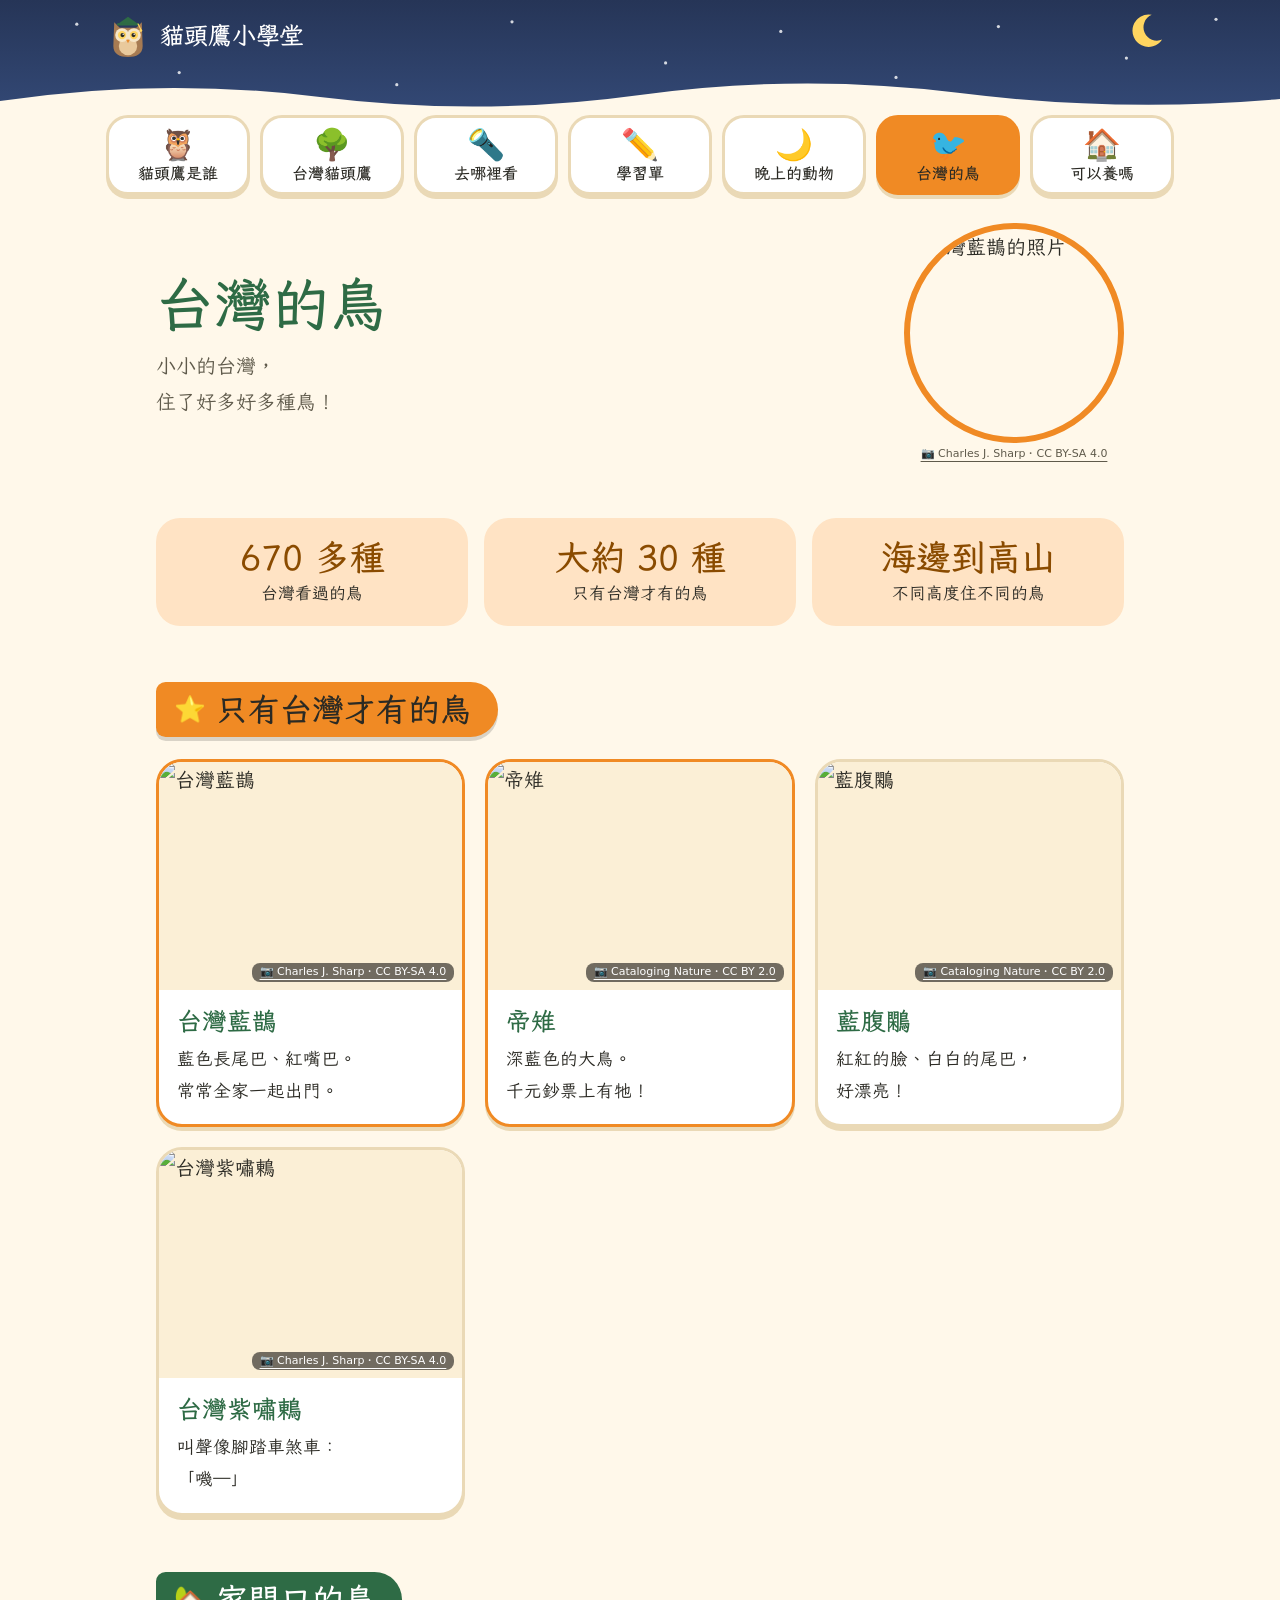
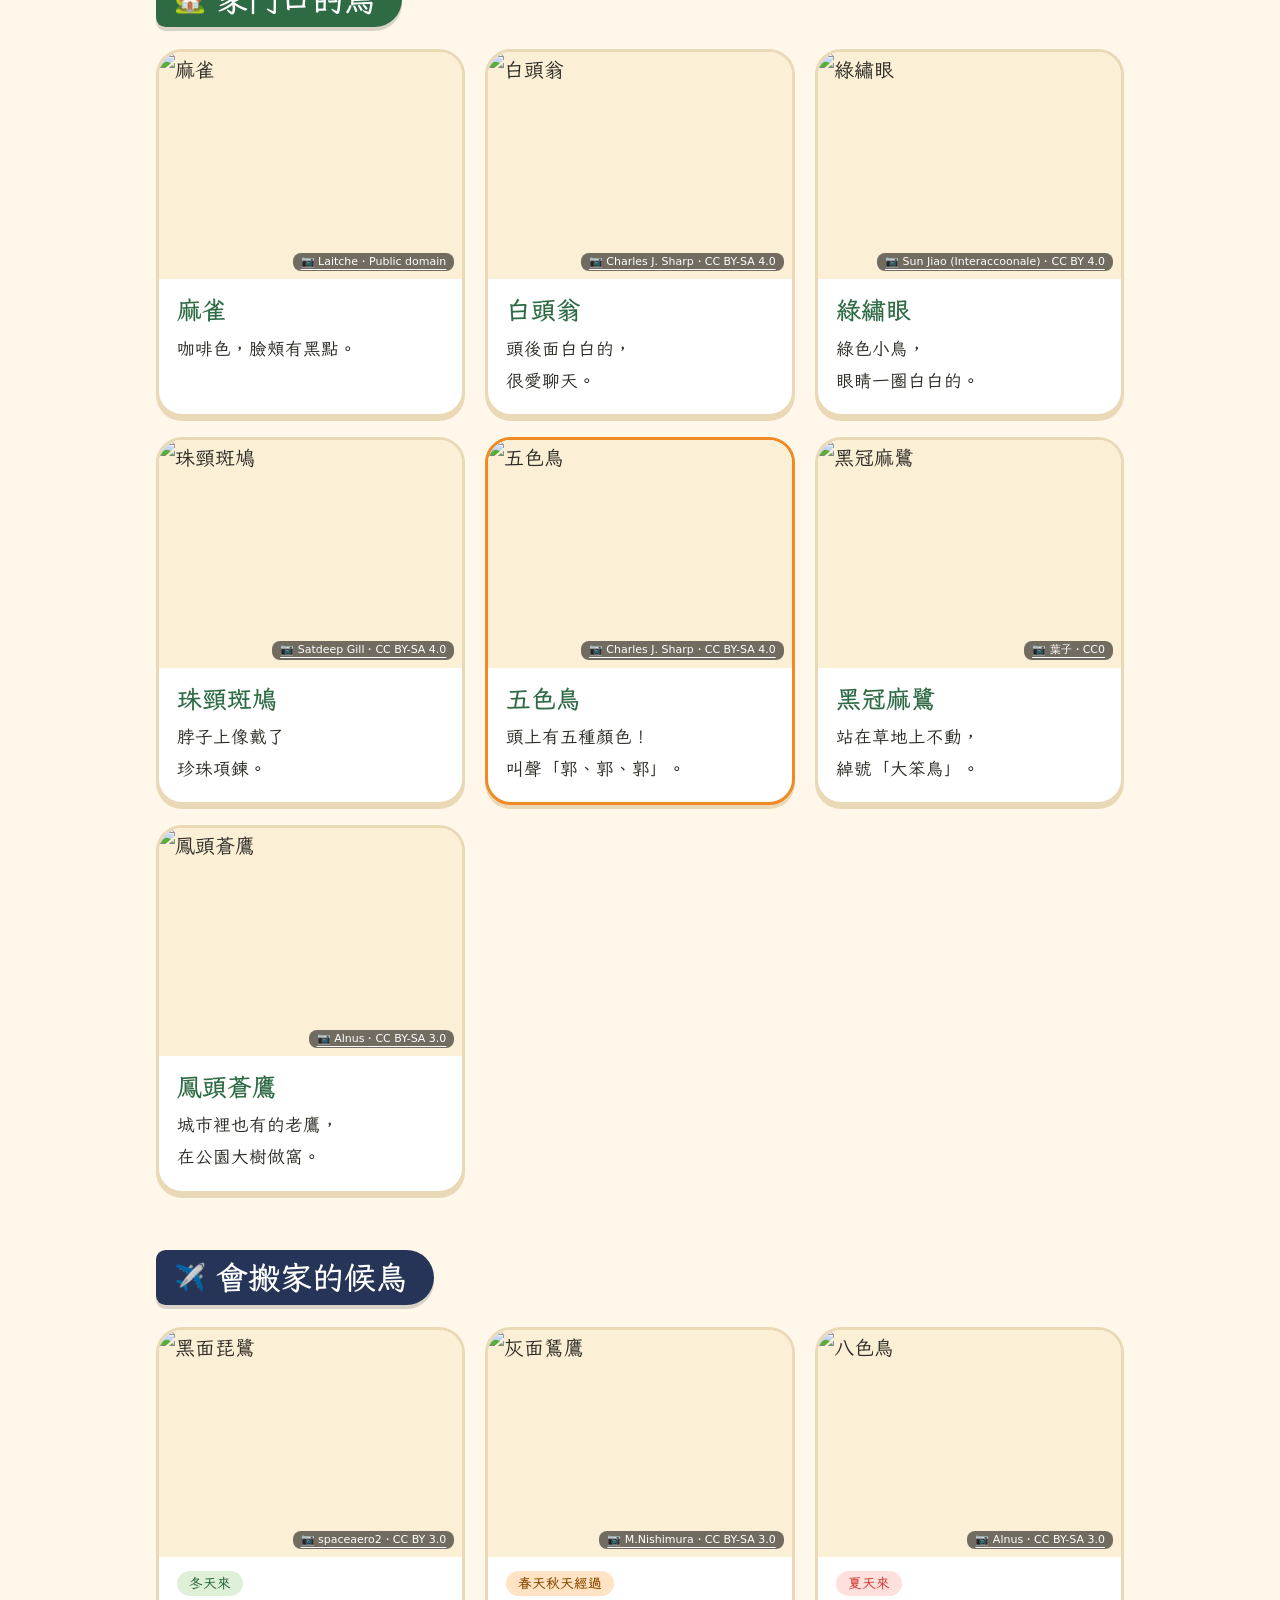
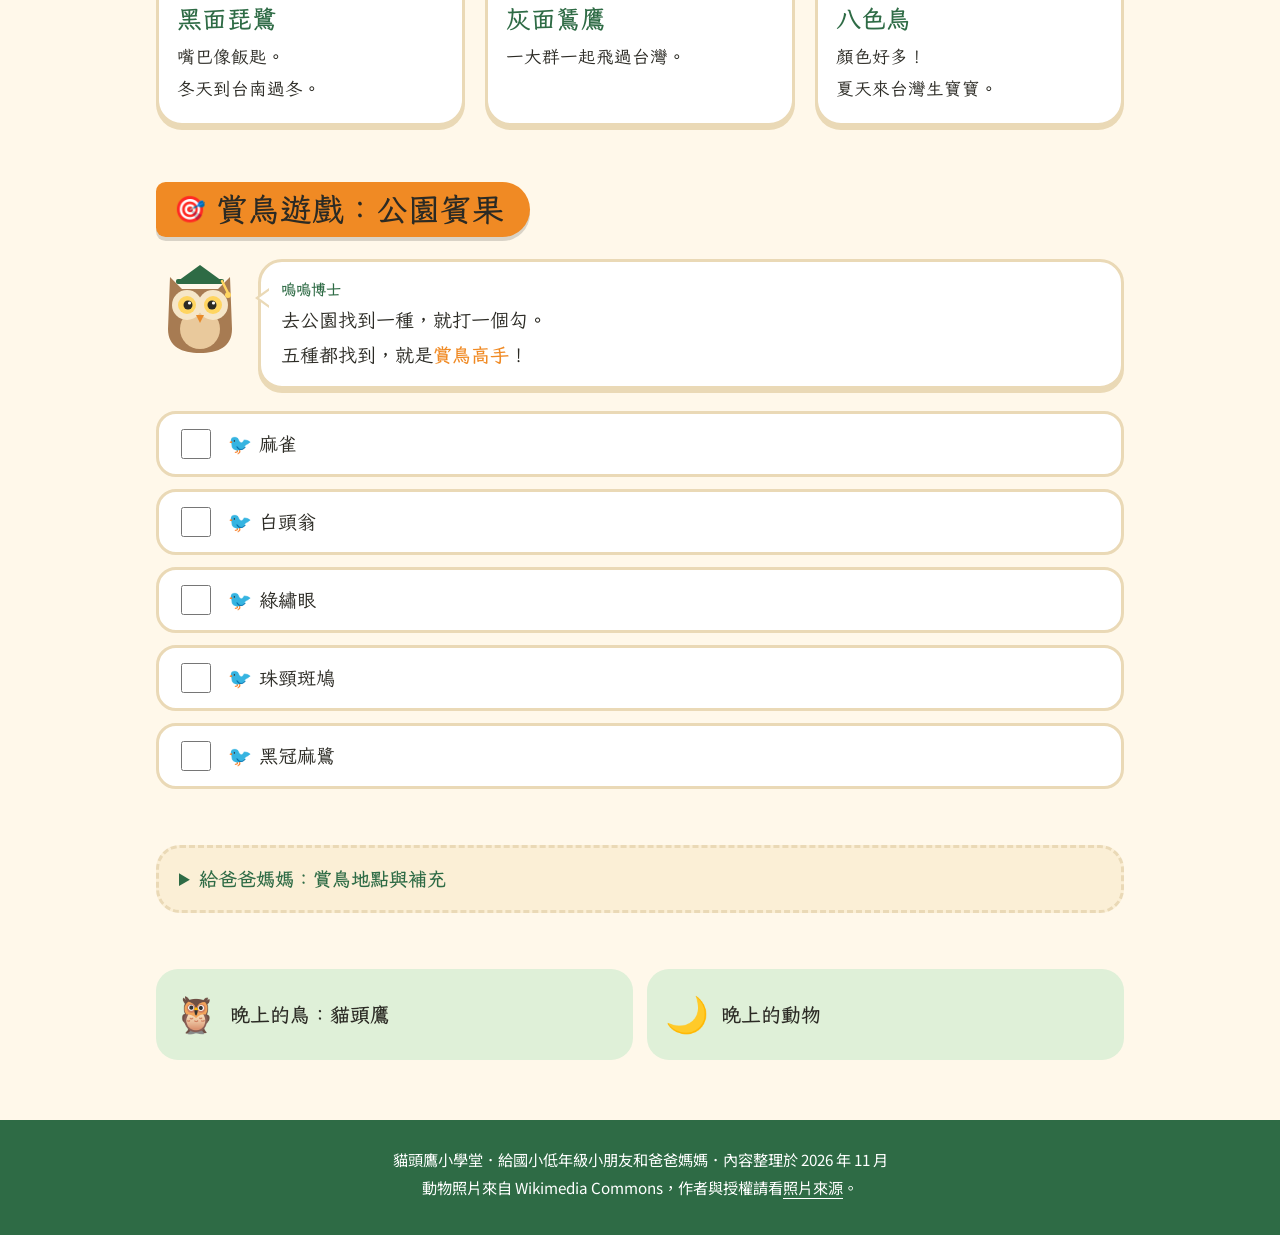
==== commit 00709371: "換更清楚的貓頭鷹照片、修正月亮與圓形照片說明" ====
--- a/birds.html
+++ b/birds.html
@@ -18,7 +18,7 @@
       <h1>台灣的鳥</h1>
       <p class="sub">小小的台灣，<br>住了好多好多種鳥！</p>
     </div>
-    <figure class="photo hero-pic" data-photo="urocissa" data-alt="台灣藍鵲的照片" style="border-radius:50%;overflow:hidden;border:6px solid var(--sun)"></figure>
+    <figure class="photo hero-pic" data-photo="urocissa" data-alt="台灣藍鵲的照片"></figure>
   </div>
 
   <div class="facts">
--- a/assets/style.css
+++ b/assets/style.css
@@ -62,6 +62,7 @@
   overflow: hidden;
 }
 .banner .stars { position: absolute; inset: 0; pointer-events: none; }
+.banner .moon { position: absolute; right: 9%; top: 12px; width: 38px; height: 38px; }
 .banner-in {
   position: relative;
   max-width: 1100px; margin: 0 auto;
@@ -107,6 +108,11 @@
 .title-block h1 { font-size: clamp(2.2rem, 7vw, 3.6rem); color: var(--forest); }
 .title-block .sub { font-size: 1.25rem; color: var(--soft-ink); margin-top: 6px; }
 .title-block .hero-pic { width: 220px; }
+.photo.hero-pic { background: none; }
+.photo.hero-pic img { aspect-ratio: 1; border-radius: 50%; border: 6px solid var(--sun); }
+.photo.hero-pic.red img { border-color: var(--berry); }
+.photo.hero-pic figcaption { position: static; background: none; color: var(--soft-ink); text-align: center; padding: 4px 0 0; max-width: none; }
+.photo.hero-pic figcaption a { color: var(--soft-ink); }
 
 /* Ribbon section heading */
 .ribbon {
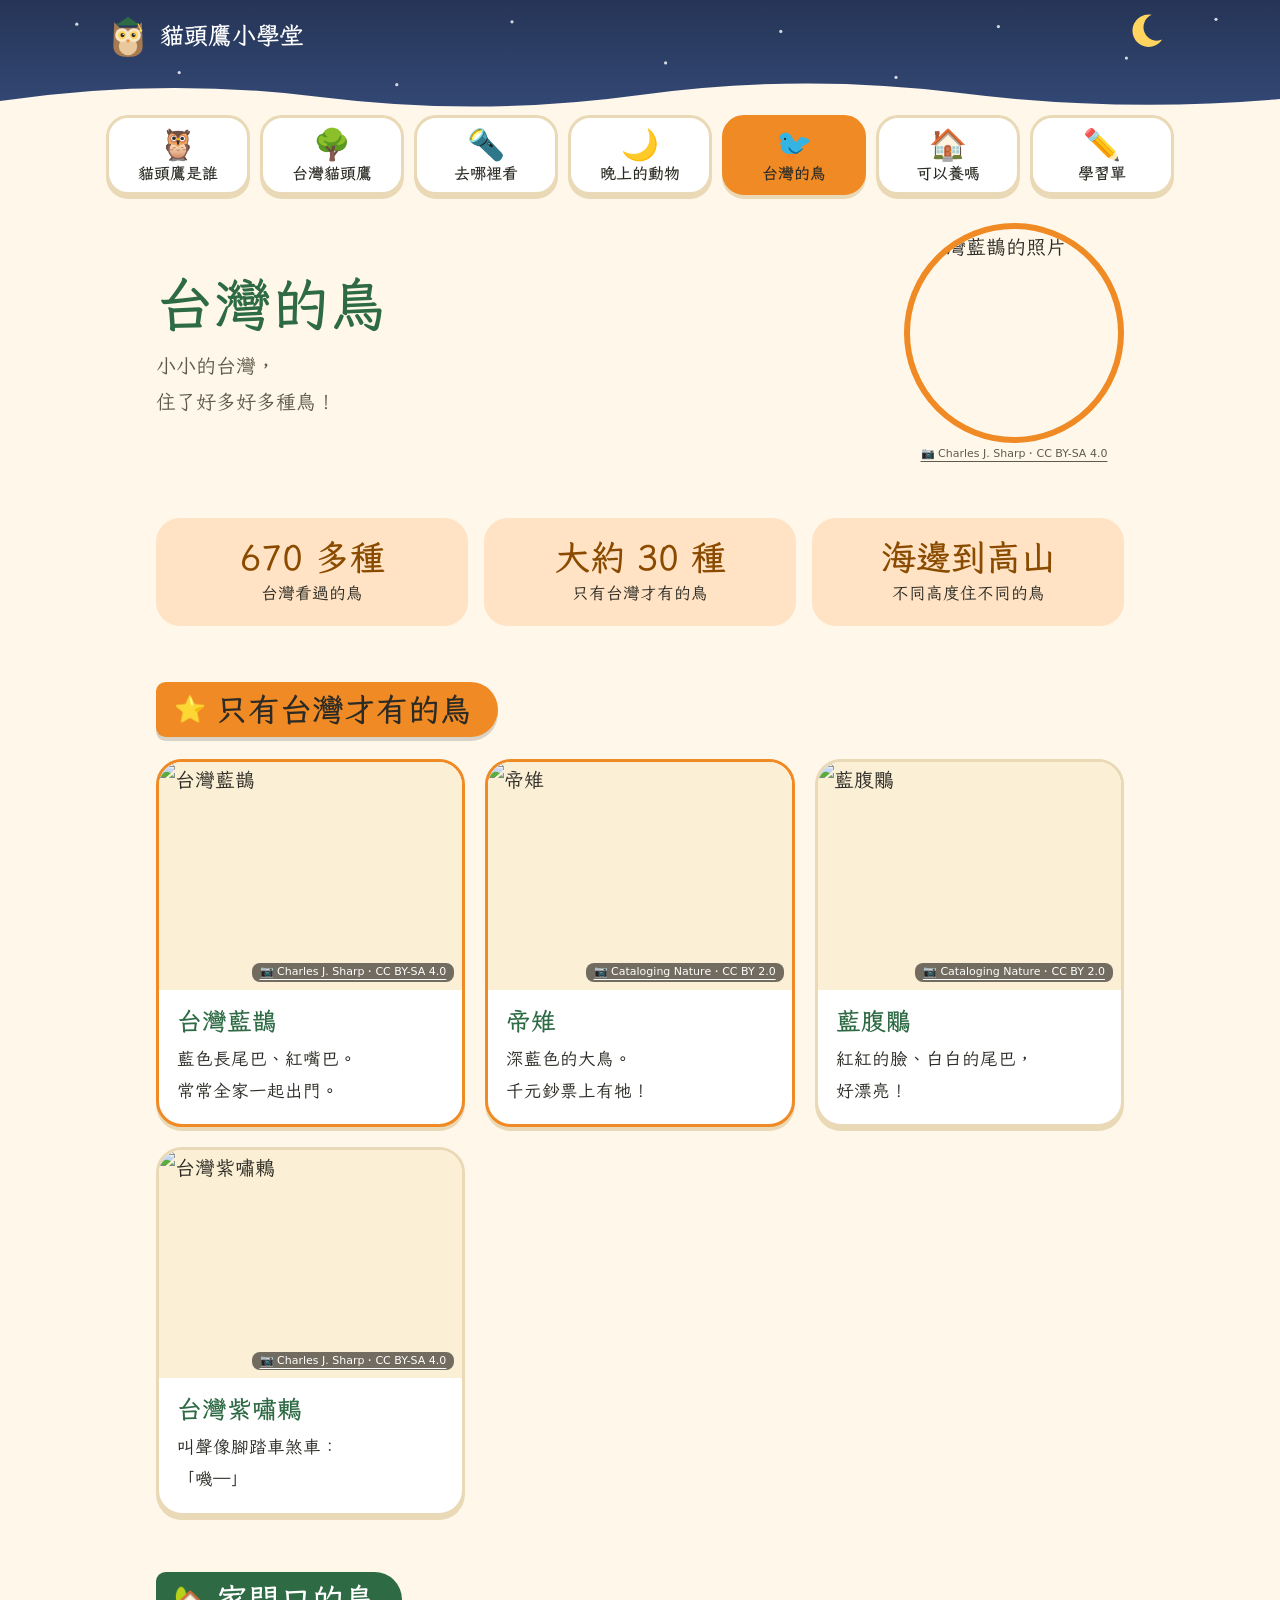
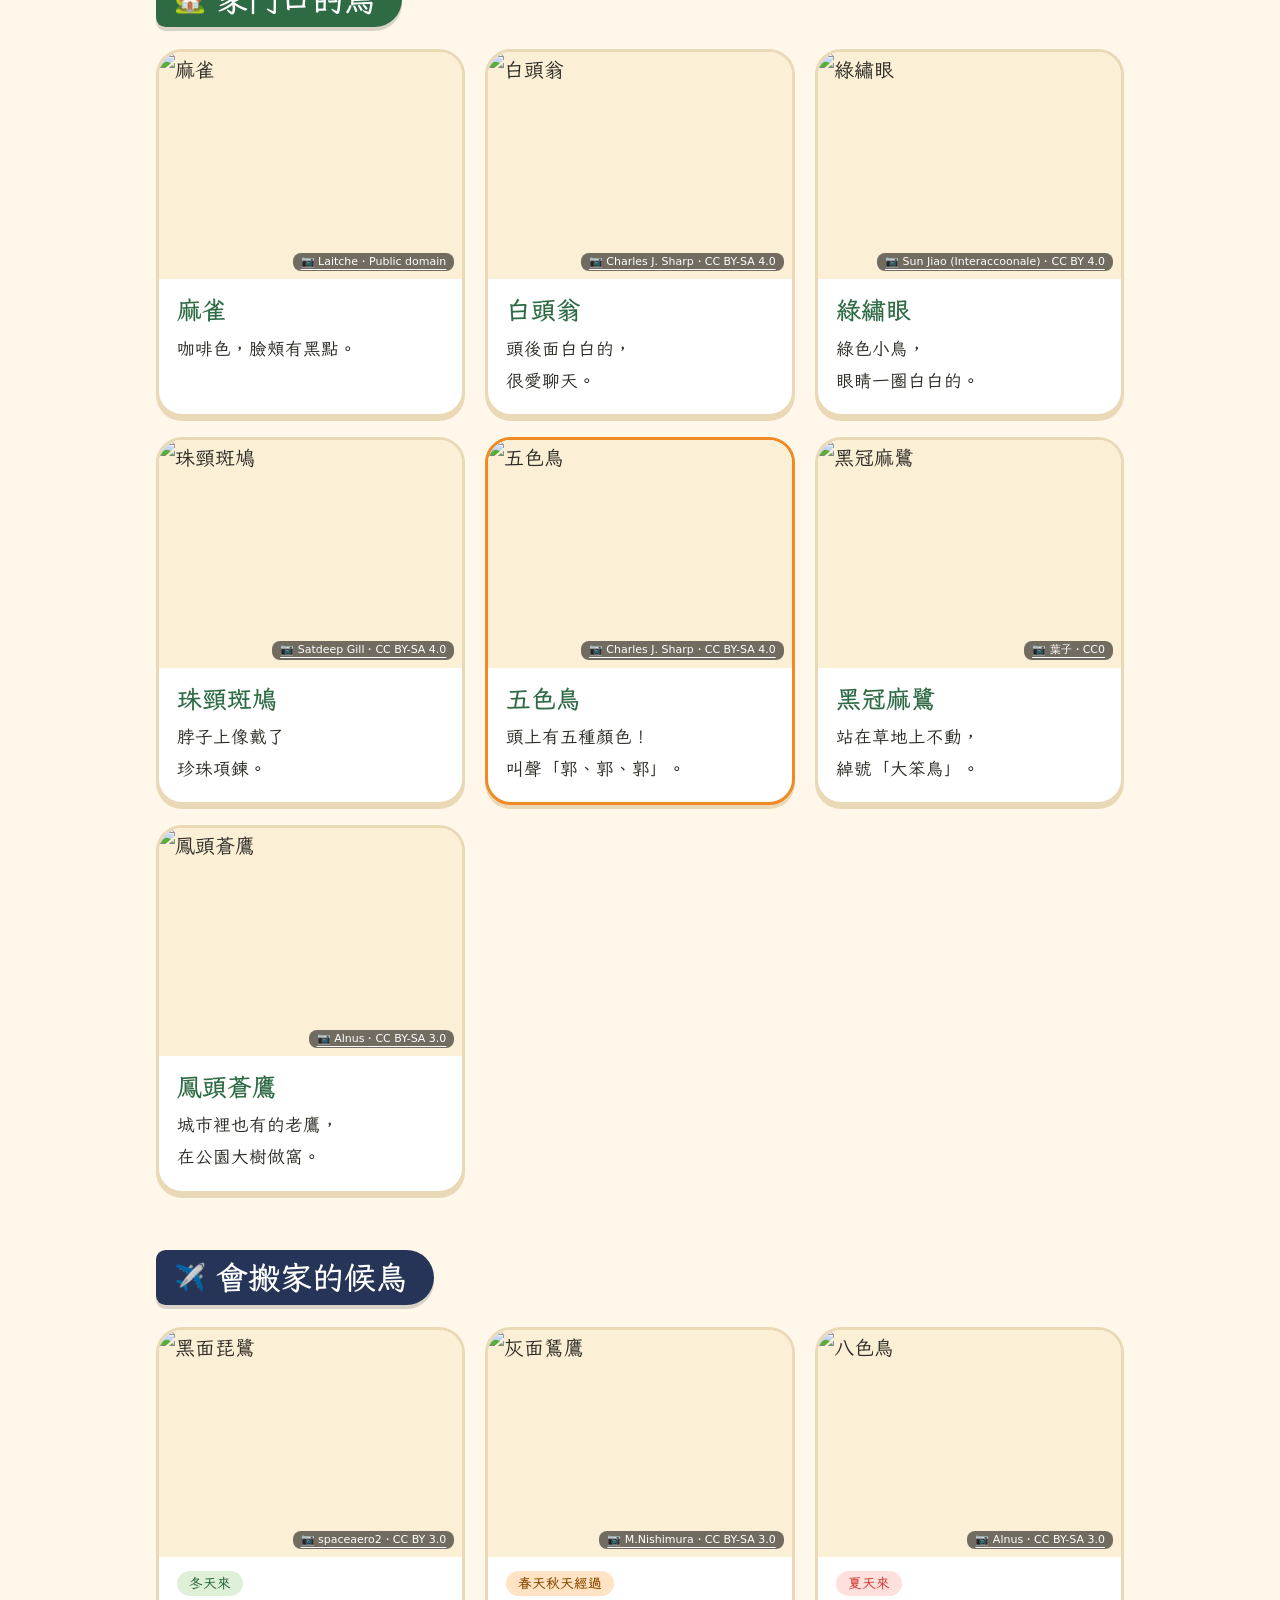
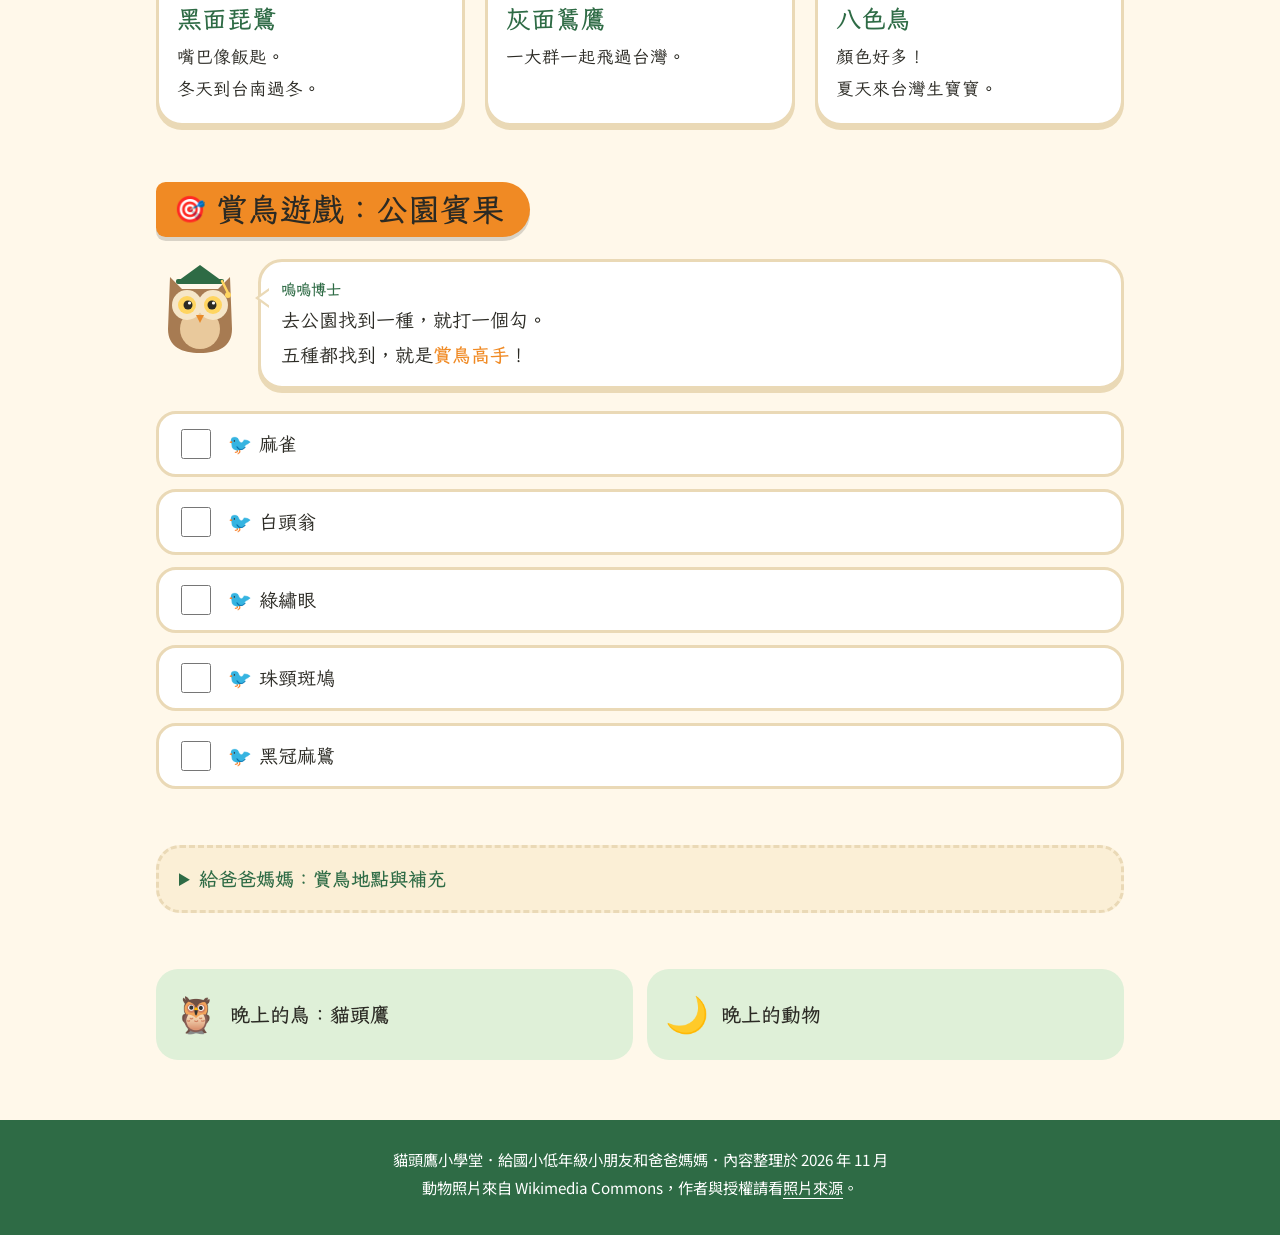
==== commit a890a4f1: "選單：學習單移到最後" ====
--- a/birds.html
+++ b/birds.html
@@ -8,7 +8,7 @@
 <link rel="preconnect" href="https://fonts.googleapis.com">
 <link rel="preconnect" href="https://fonts.gstatic.com" crossorigin>
 <link rel="stylesheet" href="https://fonts.googleapis.com/css2?family=LXGW+WenKai+TC:wght@400;700&family=Noto+Sans+TC:wght@400;700&display=swap">
-<link rel="stylesheet" href="assets/style.css">
+<link rel="stylesheet" href="assets/style.css?v=4">
 </head>
 <body data-page="birds.html">
 <main class="page">
@@ -103,7 +103,7 @@
     <a href="nocturnal.html"><span class="ico" aria-hidden="true">🌙</span>晚上的動物</a>
   </nav>
 </main>
-<script src="assets/photos.js"></script>
-<script src="assets/site.js"></script>
+<script src="assets/photos.js?v=4"></script>
+<script src="assets/site.js?v=4"></script>
 </body>
 </html>
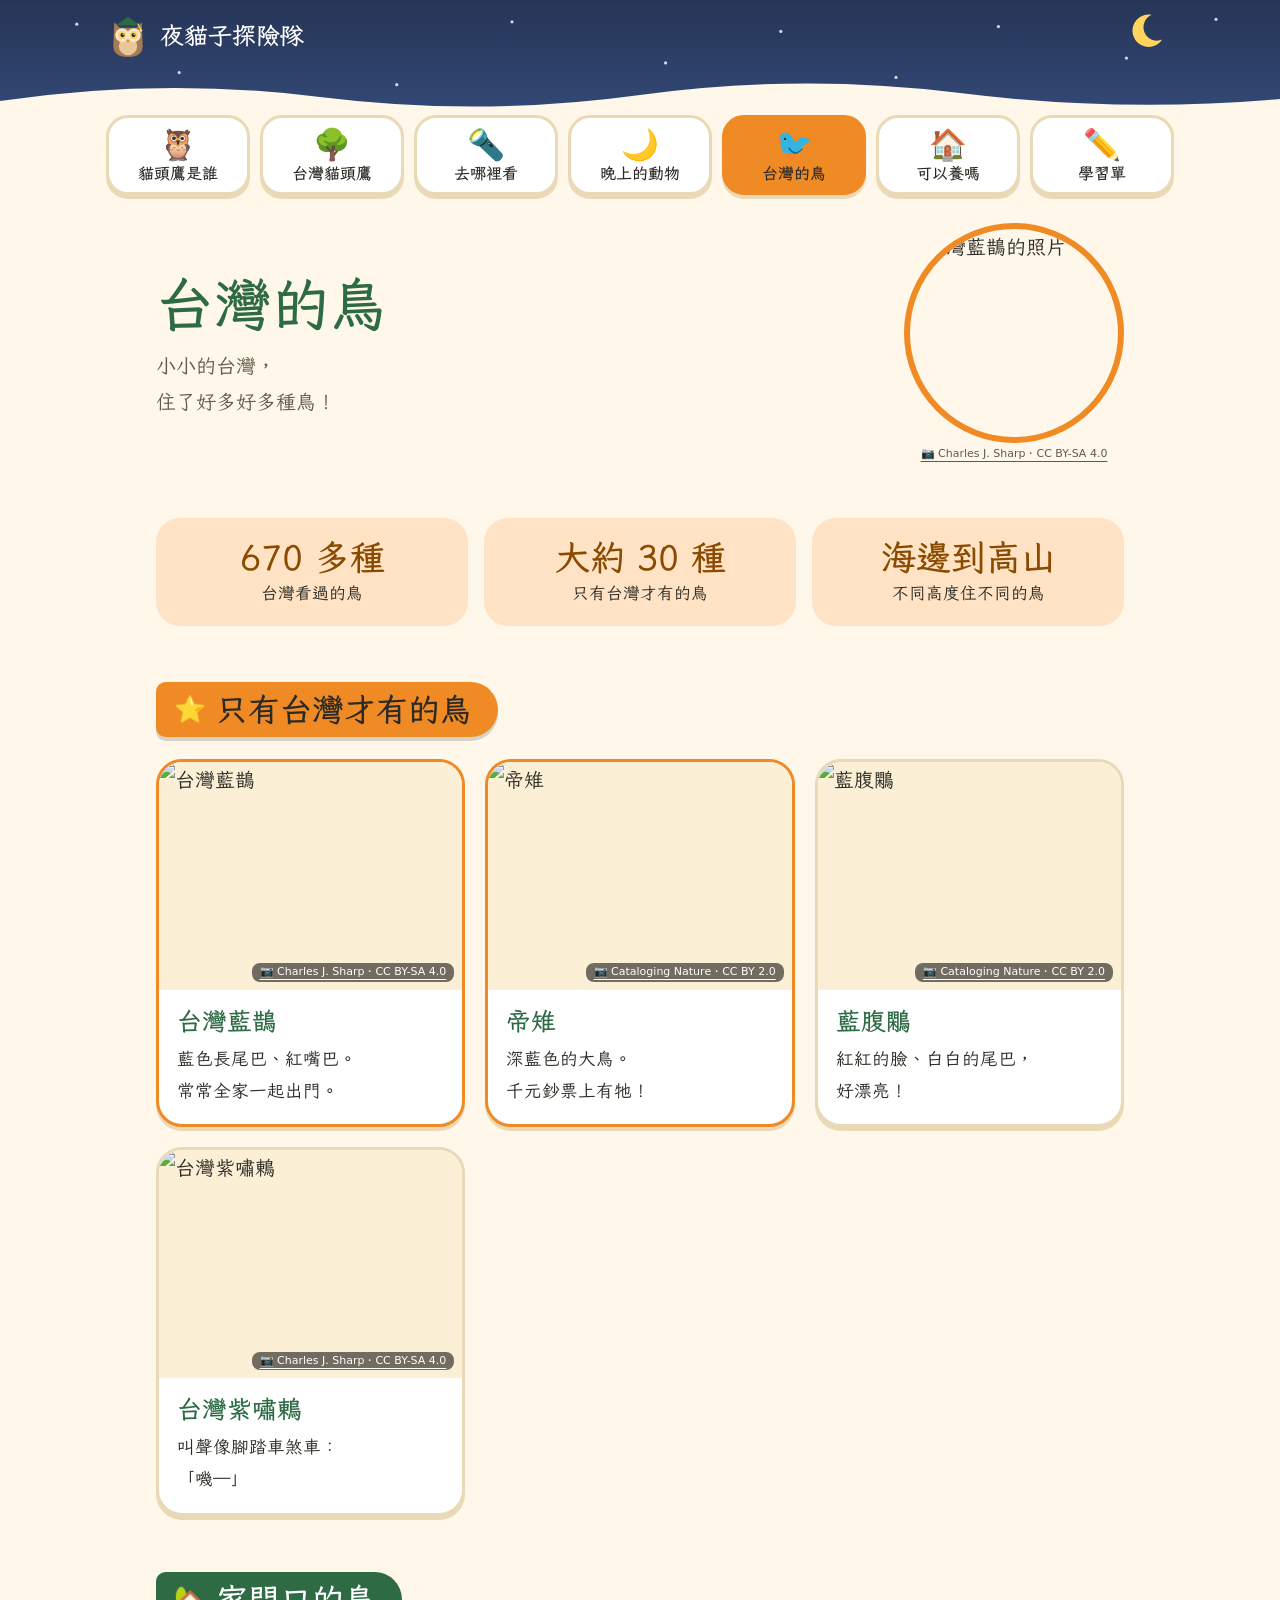
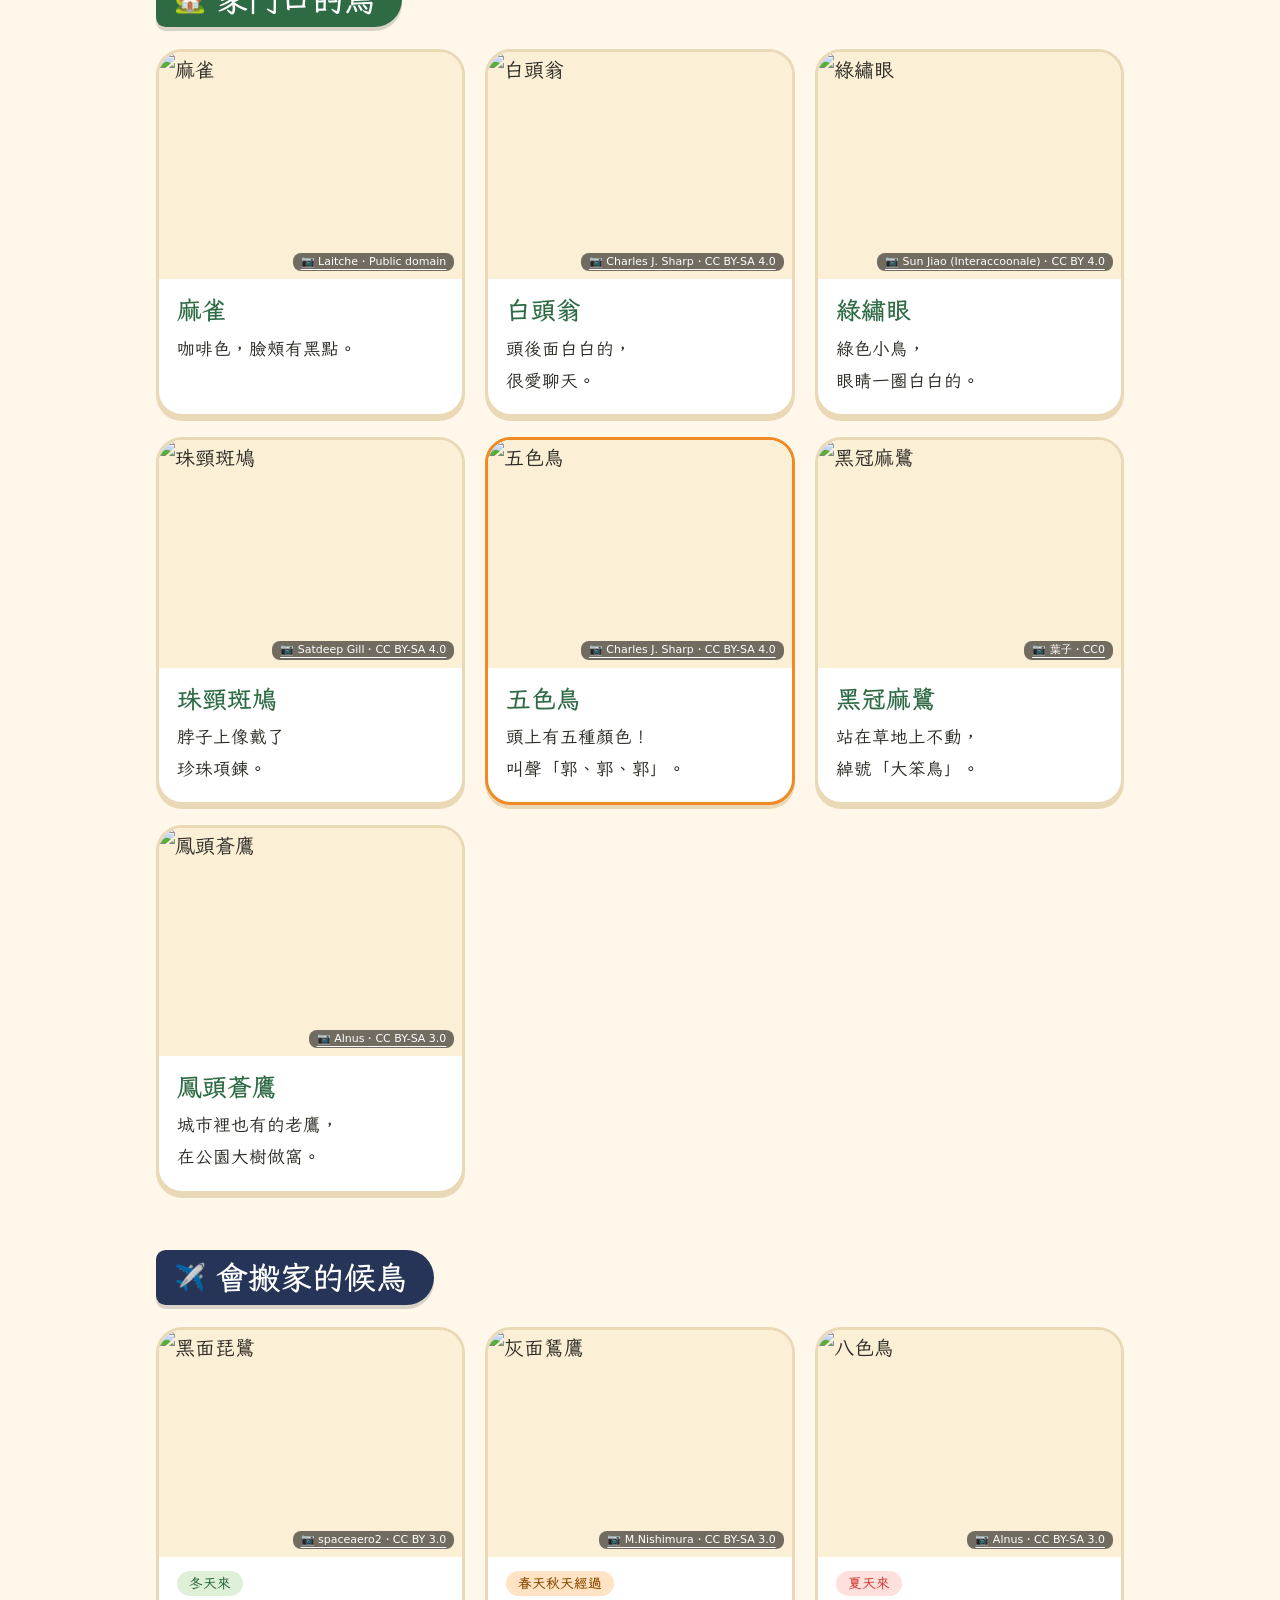
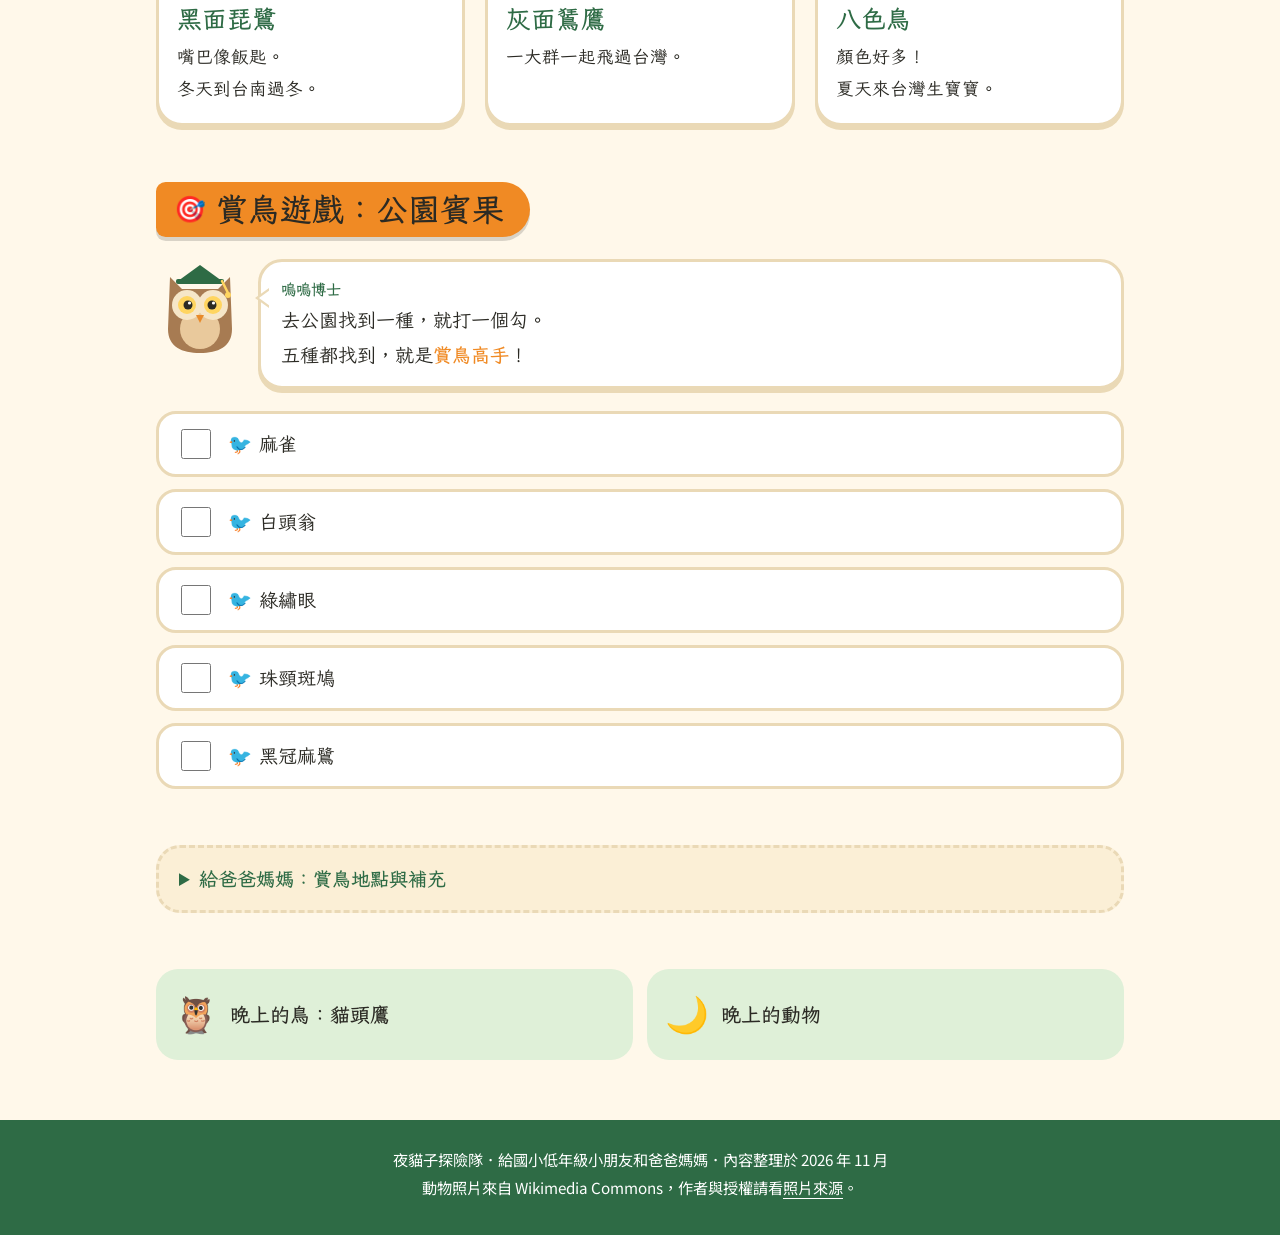
==== commit b6b7acb4: "網站改名：夜貓子探險隊" ====
--- a/birds.html
+++ b/birds.html
@@ -3,12 +3,12 @@
 <head>
 <meta charset="utf-8">
 <meta name="viewport" content="width=device-width, initial-scale=1, viewport-fit=cover">
-<title>台灣的鳥｜貓頭鷹小學堂</title>
+<title>台灣的鳥｜夜貓子探險隊</title>
 <meta name="description" content="給國小低年級：台灣特有的鳥、家門口的鳥、會搬家的候鳥，還有賞鳥遊戲。">
 <link rel="preconnect" href="https://fonts.googleapis.com">
 <link rel="preconnect" href="https://fonts.gstatic.com" crossorigin>
 <link rel="stylesheet" href="https://fonts.googleapis.com/css2?family=LXGW+WenKai+TC:wght@400;700&family=Noto+Sans+TC:wght@400;700&display=swap">
-<link rel="stylesheet" href="assets/style.css?v=4">
+<link rel="stylesheet" href="assets/style.css?v=5">
 </head>
 <body data-page="birds.html">
 <main class="page">
@@ -103,7 +103,7 @@
     <a href="nocturnal.html"><span class="ico" aria-hidden="true">🌙</span>晚上的動物</a>
   </nav>
 </main>
-<script src="assets/photos.js?v=4"></script>
-<script src="assets/site.js?v=4"></script>
+<script src="assets/photos.js?v=5"></script>
+<script src="assets/site.js?v=5"></script>
 </body>
 </html>
--- a/assets/style.css
+++ b/assets/style.css
@@ -1,4 +1,4 @@
-/* 貓頭鷹小學堂 v2 — 森林繪本風：奶油紙底、森林綠、夕陽橘，大字、大照片、嗚嗚博士對話泡泡。 */
+/* 夜貓子探險隊 v2 — 森林繪本風：奶油紙底、森林綠、夕陽橘，大字、大照片、嗚嗚博士對話泡泡。 */
 :root {
   --paper: #fff8ea;
   --paper-2: #fbefd6;
